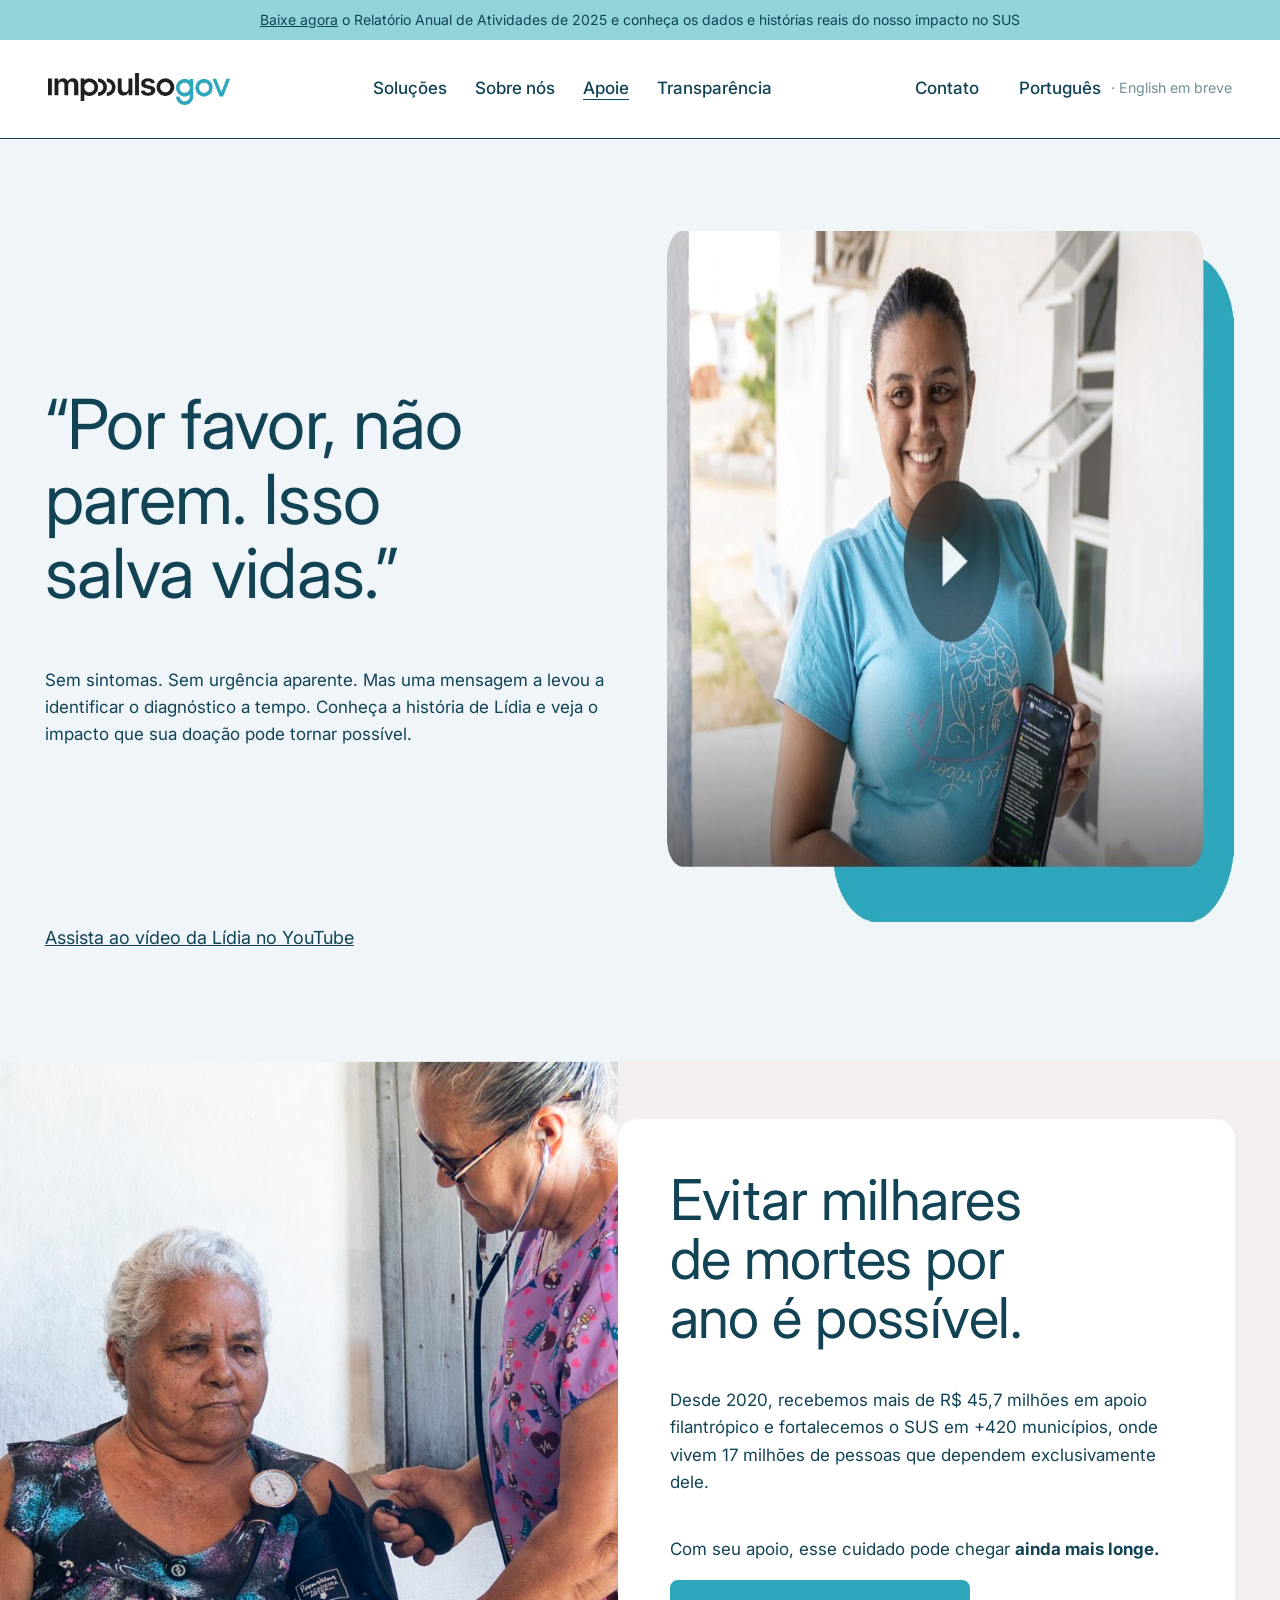
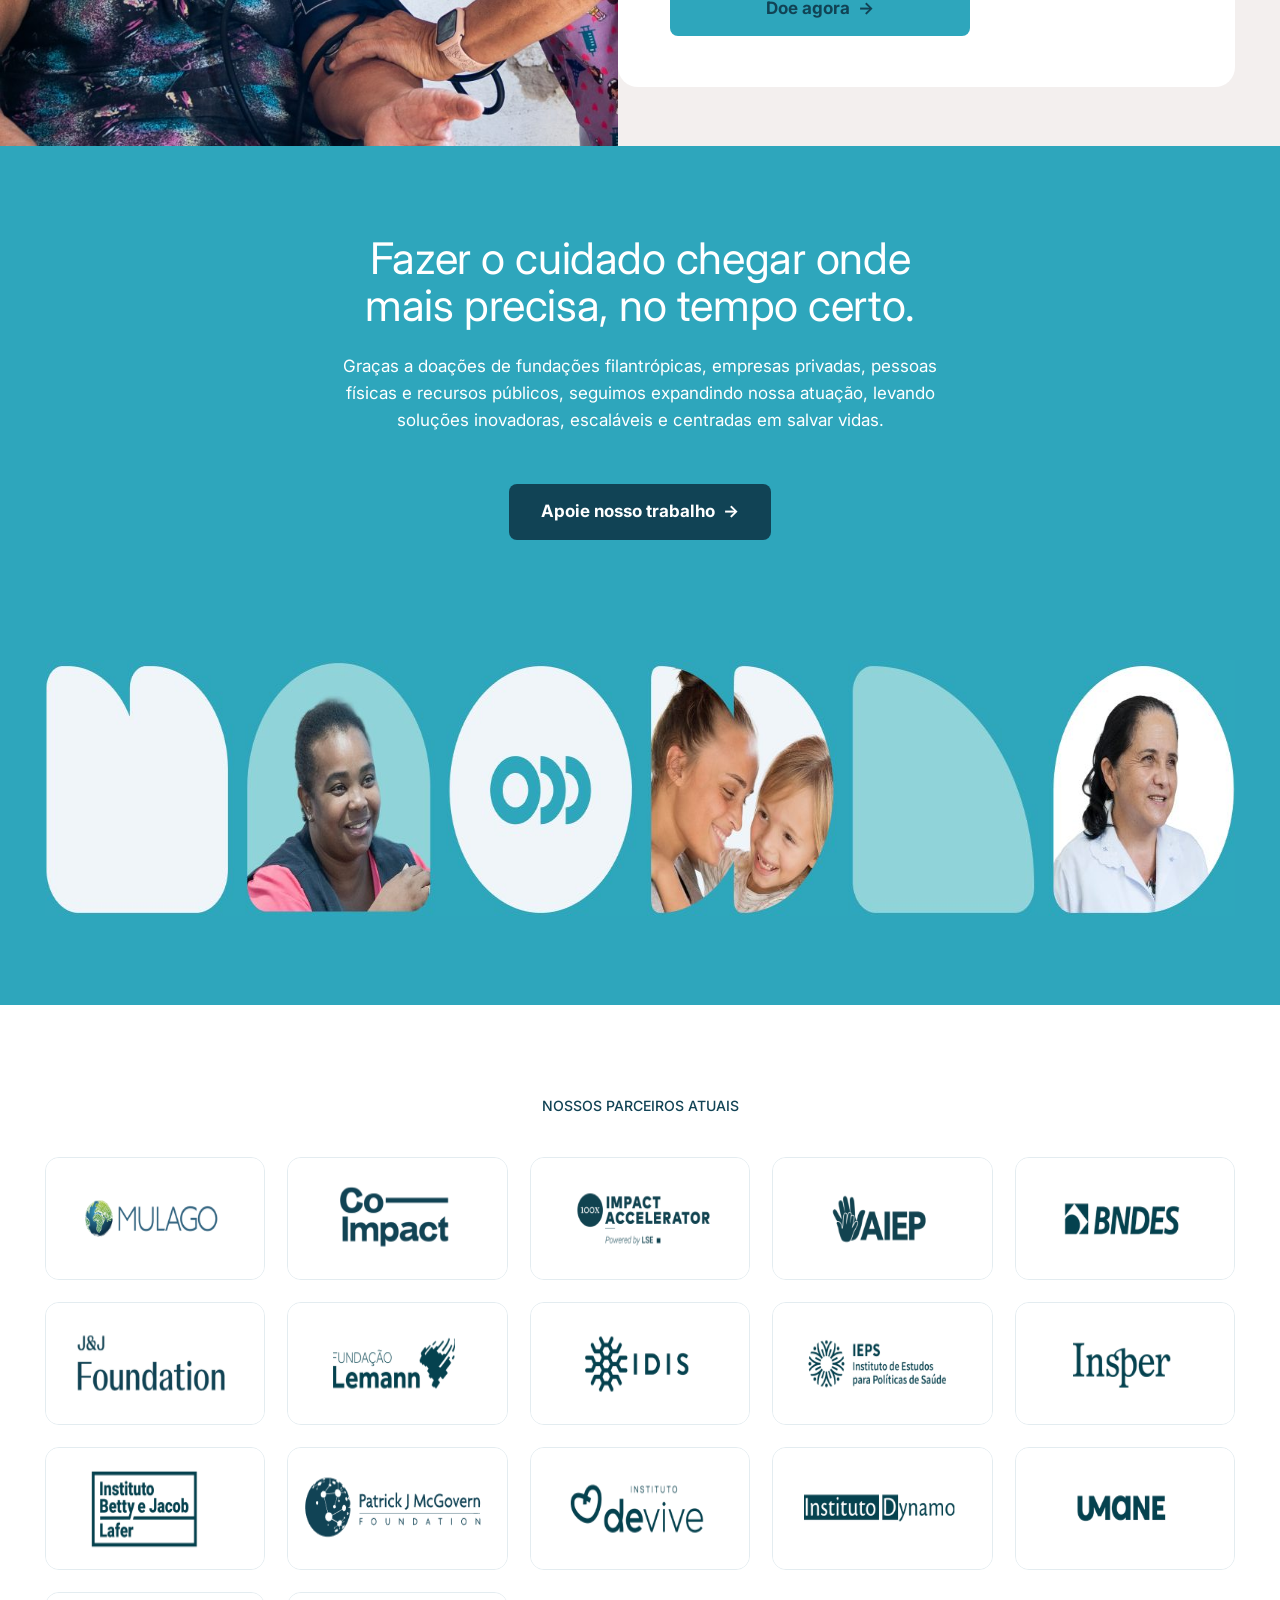
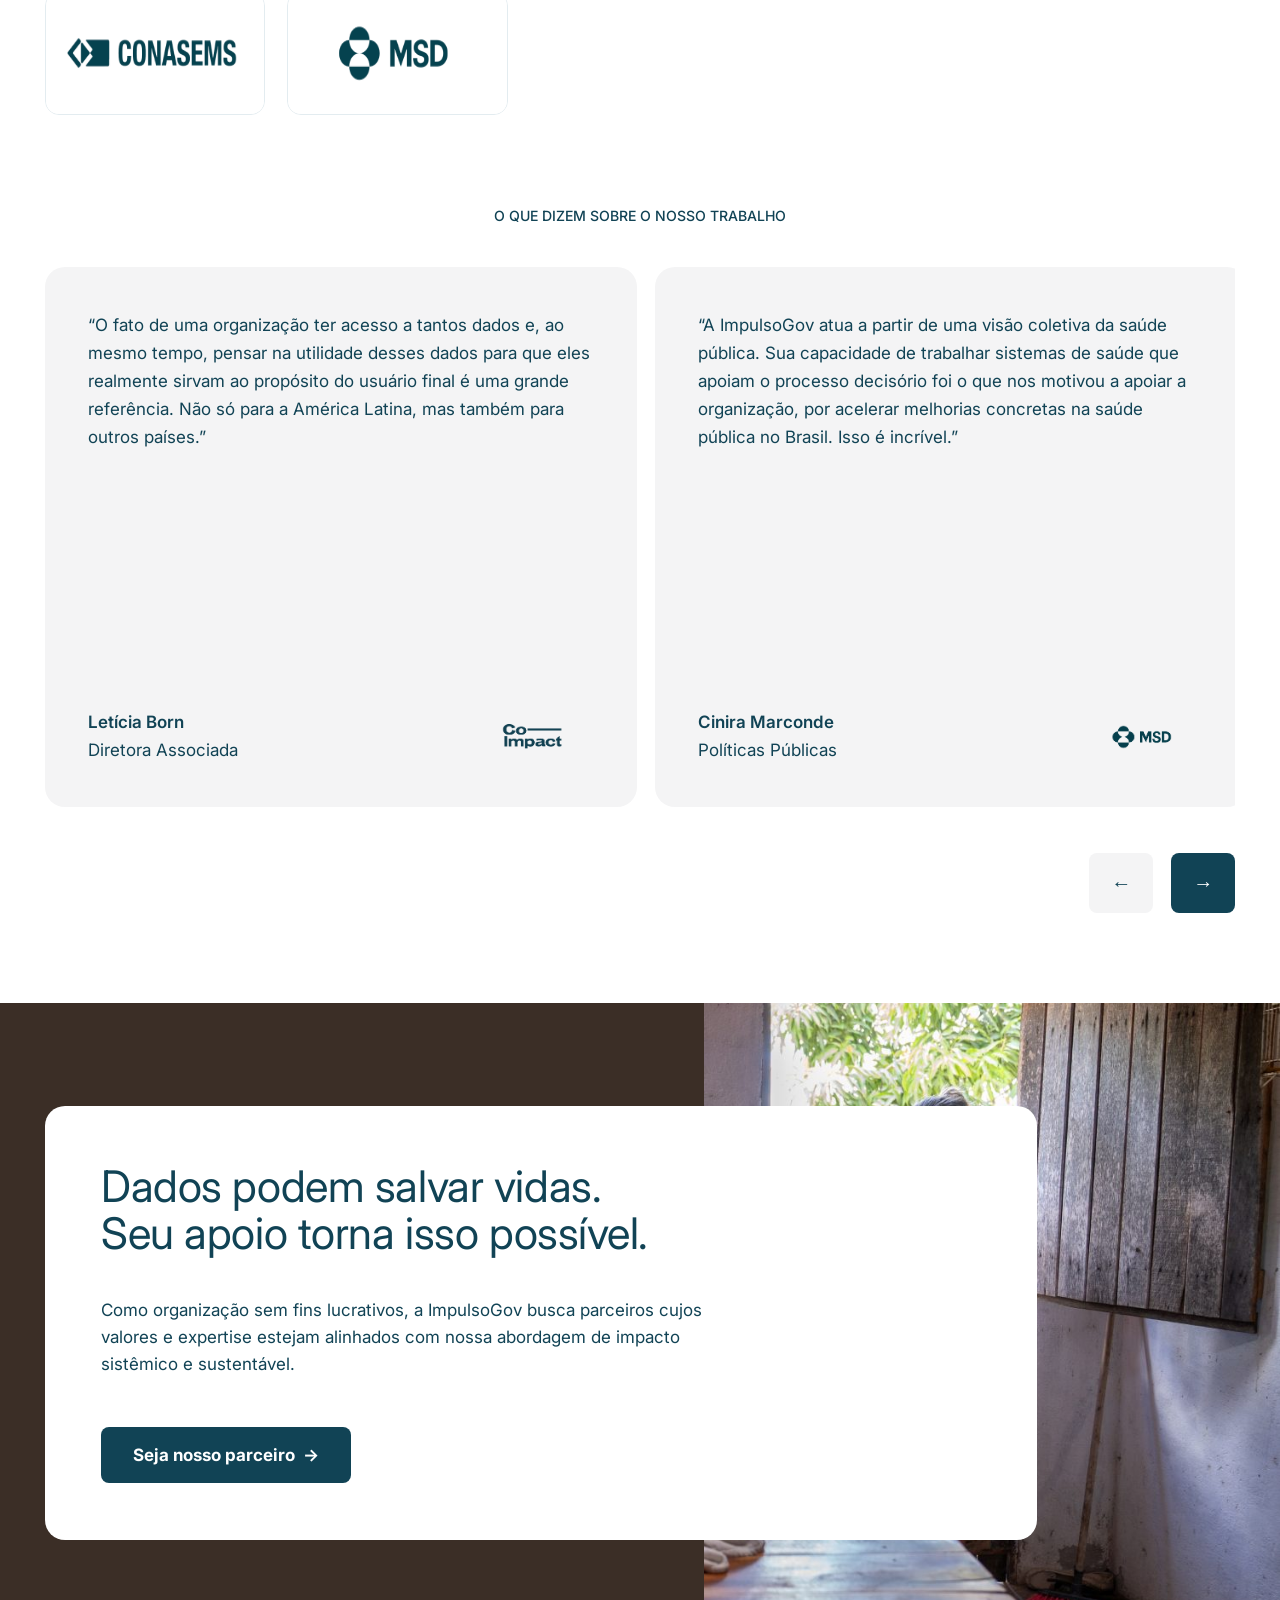
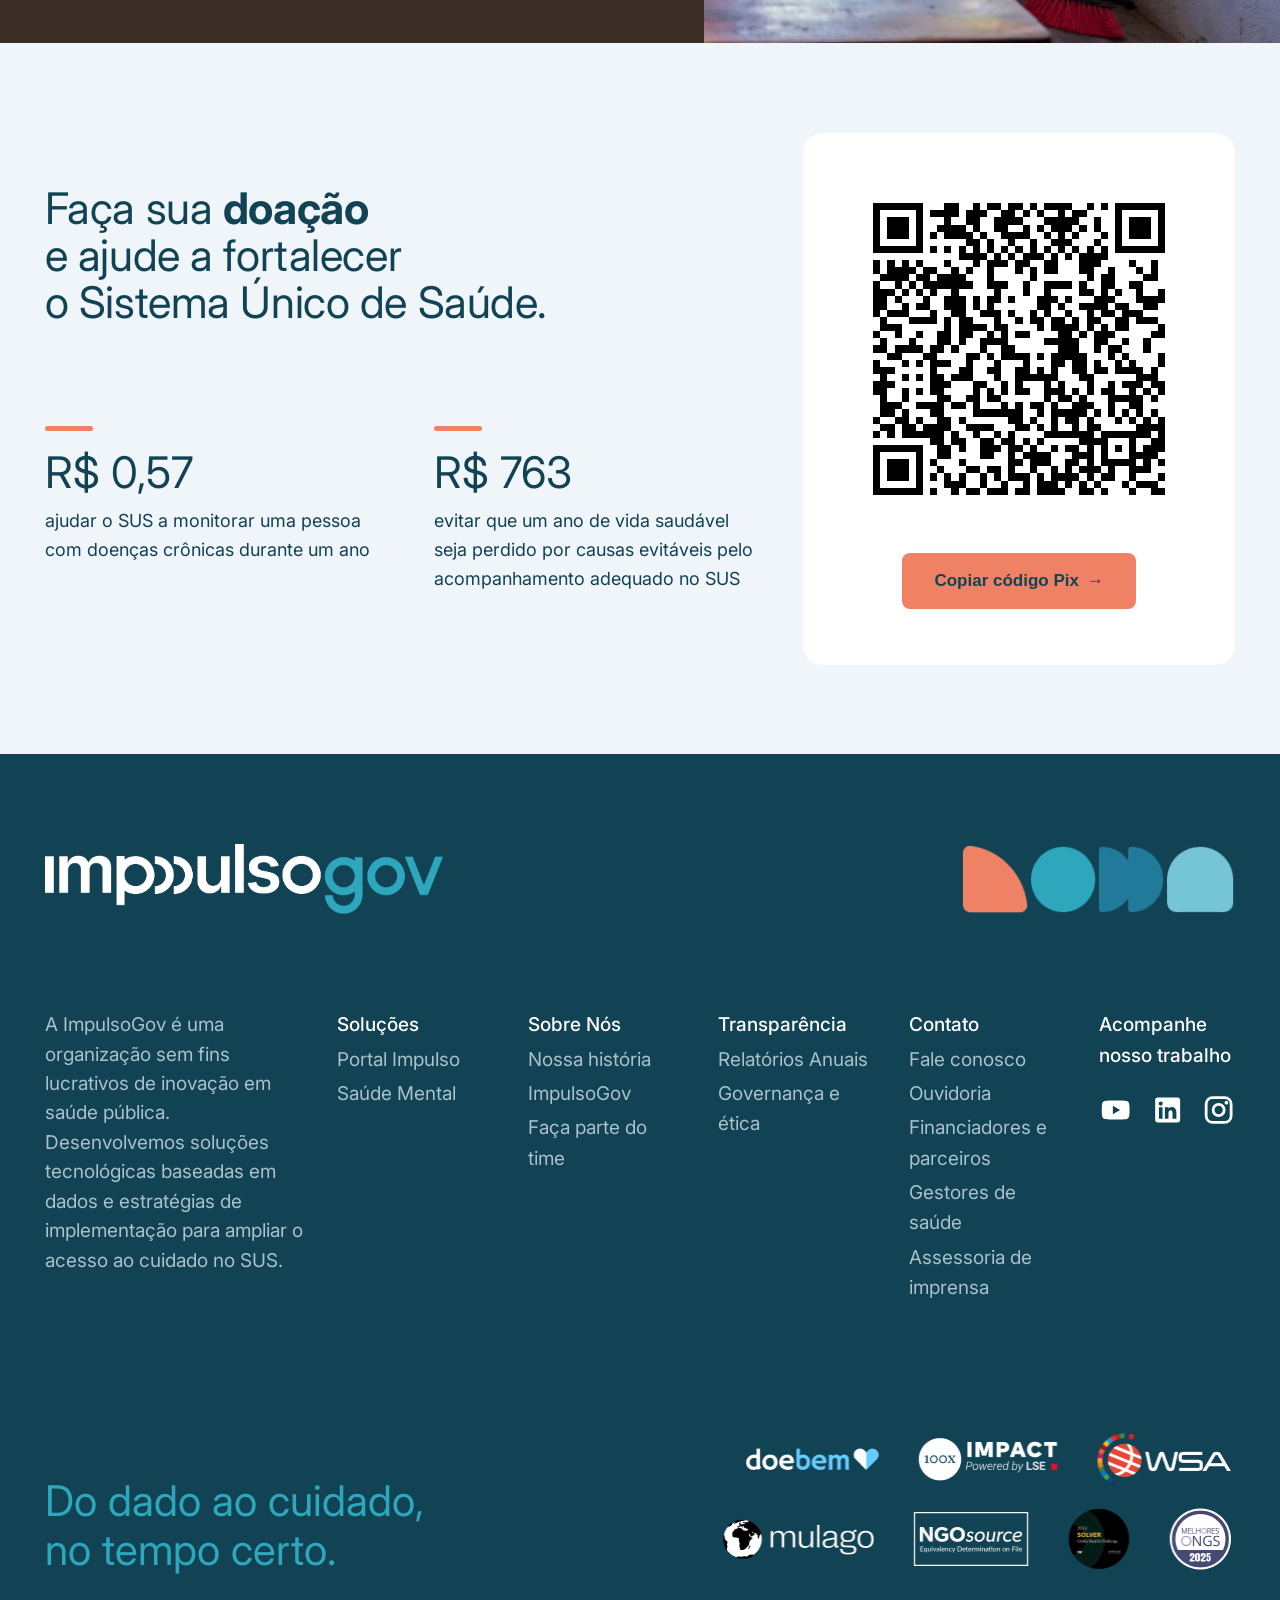
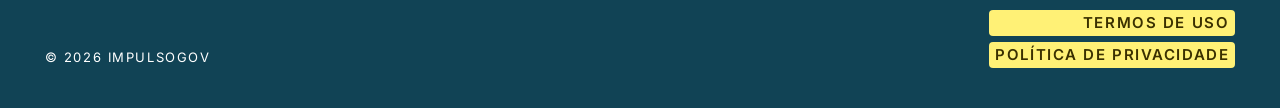
==== apoie.html @ ecd0ffd5 "Site institucional ImpulsoGov (teste a partir do Figma) Co-Authored-By: Claude Opus 5.5 <noreply@ant" ====
<!DOCTYPE html>
<html lang="pt-BR">
<head>
<meta charset="utf-8">
<meta name="viewport" content="width=device-width, initial-scale=1">
<meta name="robots" content="noindex, nofollow">
<title>Apoie | ImpulsoGov</title>
<meta name="description" content="Com seu apoio, o cuidado no SUS pode chegar ainda mais longe.">
<link rel="preconnect" href="https://fonts.googleapis.com">
<link rel="preconnect" href="https://fonts.gstatic.com" crossorigin>
<link href="https://fonts.googleapis.com/css2?family=Inter:wght@400;500;600;700&display=swap" rel="stylesheet">
<link rel="stylesheet" href="assets/css/site.css">
<link rel="icon" href="assets/img/favicon.png">
</head>
<body>
<div class="topbar"><a href="https://www.impulsogov.org/s/ImpulsoGov_Relatorio_PT.pdf">Baixe agora</a> o Relatório Anual de Atividades de 2025 e conheça os dados e histórias reais do nosso impacto no SUS</div>
<header class="site-header">
  <div class="wrap">
    <a class="logo" href="index.html" aria-label="ImpulsoGov, página inicial"><img src="assets/img/logo.png" alt="ImpulsoGov" width="184" height="32"></a>
    <nav class="nav" aria-label="Principal"><div class="sub"><button type="button" aria-haspopup="true">Soluções</button><div class="menu"><a href="portal-impulso.html">Portal Impulso</a><a href="saude-mental.html">Saúde Mental</a></div></div><a href="sobre-nos.html">Sobre nós</a><a href="apoie.html" aria-current="page">Apoie</a><a href="transparencia.html">Transparência</a></nav>
    <div class="head-right">
      <a href="mailto:contato@impulsogov.org">Contato</a>
      <span class="lang">Português <small title="Versão em inglês em construção">· English em breve</small></span>
    </div>
    <button class="menu-toggle" type="button" aria-expanded="false">Menu</button>
  </div>
</header>
<main id="conteudo">
<section class="band ap-hero"><div class="wrap split">
  <div>
    <h1>“Por favor, não parem. Isso salva vidas.”</h1>
    <p class="lead" style="margin-top:56px">Sem sintomas. Sem urgência aparente. Mas uma mensagem a levou a identificar o diagnóstico a tempo. Conheça a história de Lídia e veja o impacto que sua doação pode tornar possível.</p>
  </div>
  <a class="video" href="https://youtu.be/3PSN2ndYpK8" target="_blank" rel="noopener" style="border-radius:0" aria-label="Assistir à história da Lídia"><img src="assets/img/fig/apoie-hero.jpg" alt="Lídia sorrindo, segurando o celular com a mensagem que recebeu" width="954" height="696"></a>
</div><div class="wrap"><p><a href="https://youtu.be/3PSN2ndYpK8" target="_blank" rel="noopener">Assista ao vídeo da Lídia no YouTube</a></p></div></section>

<section class="ap-evitar">
  <img src="assets/img/fig/apoie-evitar.jpg" alt="Profissional de saúde medindo a pressão de uma senhora em casa" width="808" height="895">
  <div class="card">
    <h2>Evitar milhares de mortes por ano é possível.</h2>
    <p class="lead" style="margin-top:40px">Desde 2020, recebemos mais de R$ 45,7 milhões em apoio filantrópico e fortalecemos o SUS em +420 municípios, onde vivem 17 milhões de pessoas que dependem exclusivamente dele.</p>
    <p class="lead" style="margin-top:40px">Com seu apoio, esse cuidado pode chegar <b>ainda mais longe.</b></p>
    <a class="btn btn-azul" href="#doar" style="min-width:300px">Doe agora</a>
  </div>
</section>

<section class="band bg-azul"><div class="wrap center">
  <h2>Fazer o cuidado chegar onde<br>mais precisa, no tempo certo.</h2>
  <p class="lead">Graças a doações de fundações filantrópicas, empresas privadas, pessoas físicas e recursos públicos, seguimos expandindo nossa atuação, levando soluções inovadoras, escaláveis e centradas em salvar vidas.</p>
  <a class="btn btn-dark" href="mailto:contato@impulsogov.org?subject=Apoio" style="margin-top:32px">Apoie nosso trabalho</a>
  <img src="assets/img/fig/apoie-formas.jpg" alt="" width="1612" height="256" style="margin-top:120px" loading="lazy">
</div></section>

<section class="band" id="parceiros"><div class="wrap">
  <span class="label center">Nossos parceiros atuais</span>
  <div class="logo-grid ap-logos" style="margin-top:40px">
<img src="assets/img/fig/logo-mulago.png" alt="Mulago" loading="lazy" width="291" height="123">
<img src="assets/img/fig/logo-coimpact.png" alt="Co-Impact" loading="lazy" width="291" height="123">
<img src="assets/img/fig/logo-100x.png" alt="100x Impact Accelerator" loading="lazy" width="291" height="123">
<img src="assets/img/fig/logo-aiep.png" alt="AIEP" loading="lazy" width="291" height="123">
<img src="assets/img/fig/logo-bndes.png" alt="BNDES" loading="lazy" width="291" height="123">
<img src="assets/img/fig/logo-jj.png" alt="J&amp;J Foundation" loading="lazy" width="291" height="123">
<img src="assets/img/fig/logo-lemann.png" alt="Fundação Lemann" loading="lazy" width="291" height="123">
<img src="assets/img/fig/logo-idis.png" alt="IDIS" loading="lazy" width="291" height="123">
<img src="assets/img/fig/logo-ieps.png" alt="IEPS" loading="lazy" width="291" height="123">
<img src="assets/img/fig/logo-insper.png" alt="Insper" loading="lazy" width="291" height="123">
<img src="assets/img/fig/logo-lafer.png" alt="Instituto Betty e Jacob Lafer" loading="lazy" width="291" height="123">
<img src="assets/img/fig/logo-mcgovern.png" alt="Patrick J McGovern Foundation" loading="lazy" width="291" height="123">
<img src="assets/img/fig/logo-devive.png" alt="Instituto Devive" loading="lazy" width="291" height="123">
<img src="assets/img/fig/logo-dynamo.png" alt="Instituto Dynamo" loading="lazy" width="291" height="123">
<img src="assets/img/fig/logo-umane.png" alt="Umane" loading="lazy" width="291" height="123">
<img src="assets/img/fig/logo-conasems.png" alt="Conasems" loading="lazy" width="291" height="123">
<img src="assets/img/fig/logo-msd.png" alt="MSD" loading="lazy" width="291" height="123">
  </div>
</div></section>

<section class="band" style="padding-top:0"><div class="wrap">
  <span class="label center">O que dizem sobre o nosso trabalho</span>
  <div class="carousel" id="car">
<article class="tq"><q>O fato de uma organização ter acesso a tantos dados e, ao mesmo tempo, pensar na utilidade desses dados para que eles realmente sirvam ao propósito do usuário final é uma grande referência. Não só para a América Latina, mas também para outros países.</q><footer><div><b>Letícia Born</b>Diretora Associada</div><img src="assets/img/fig/logo-coimpact.png" alt=""></footer></article>
<article class="tq"><q>A ImpulsoGov atua a partir de uma visão coletiva da saúde pública. Sua capacidade de trabalhar sistemas de saúde que apoiam o processo decisório foi o que nos motivou a apoiar a organização, por acelerar melhorias concretas na saúde pública no Brasil. Isso é incrível.</q><footer><div><b>Cinira Marconde</b>Políticas Públicas</div><img src="assets/img/fig/logo-msd.png" alt=""></footer></article>
<article class="tq"><q>O modelo orientado por dados da ImpulsoGov é um exemplo poderoso de como avançar a saúde da mulher em escala global. Seu impacto comprovado e capacidade de escala por meio de parcerias fazem dela uma força formidável contra as desigualdades em saúde.</q><footer><div><b>Georgia Kewley</b>Diretora</div><img src="assets/img/fig/logo-100x.png" alt=""></footer></article>
<article class="tq"><q>O Instituto Devive atua há mais de 20 anos na área da saúde. Desde o primeiro contato, a ImpulsoGov se destacou. Vejo a organização como uma referência: um time jovem, bem preparado e formado nas melhores universidades, dedicado a enfrentar um dos desafios sociais mais relevantes do mundo: a saúde.</q><footer><div><b>Renata Biselli</b>Superintendente Executiva</div><img src="assets/img/fig/logo-devive.png" alt=""></footer></article>
  </div>
  <div class="car-nav" data-car="car"><button type="button" aria-label="Anterior">←</button><button type="button" aria-label="Próximo">→</button></div>
</div></section>

<section class="ap-dados">
  <img src="assets/img/fig/apoie-dados.jpg" alt="" style="left:auto;width:45%" loading="lazy">
  <div class="card">
    <h2>Dados podem salvar vidas. Seu apoio torna isso possível.</h2>
    <p class="lead" style="margin-top:40px">Como organização sem fins lucrativos, a ImpulsoGov busca parceiros cujos valores e expertise estejam alinhados com nossa abordagem de impacto sistêmico e sustentável.</p>
    <a class="btn btn-dark" href="mailto:contato@impulsogov.org?subject=Parceria" style="margin-top:32px">Seja nosso parceiro</a>
  </div>
</section>

<section class="band bg-fundo" id="doar"><div class="wrap doacao">
  <div>
    <h2>Faça sua <b>doação</b><br>e ajude a fortalecer<br>o Sistema Único de Saúde.</h2>
    <div class="valores-doa">
      <div><b>R$ 0,57</b><p>ajudar o SUS a monitorar uma pessoa com doenças crônicas durante um ano</p></div>
      <div><b>R$ 763</b><p>evitar que um ano de vida saudável seja perdido por causas evitáveis pelo acompanhamento adequado no SUS</p></div>
    </div>
  </div>
  <div class="qr"><div class="box"><img src="assets/img/pix-qr.png" alt="QR Code Pix para doação à ImpulsoGov" width="225" height="225"></div><button class="btn btn-laranja" type="button" id="copiar">Copiar código Pix</button></div>
</div></section>
<script>
{const b=document.getElementById('copiar');b&&b.addEventListener('click',async()=>{try{await navigator.clipboard.writeText('00020126360014br.gov.bcb.pix0114370963670001605204000053039865802BR5910IMPULSOGOV6009SAO PAULO62140510DOACAOSITE6304FF5B');b.textContent='Copiado'}catch(e){b.textContent='Não foi possível copiar'}})}
</script>

</main>
<footer class="site-footer">
  <div class="wrap">
    <div class="row1">
      <img class="flogo" src="assets/img/logo-branco.png" alt="ImpulsoGov" width="391" height="70">
      <img class="shapes" src="assets/img/fig/footer-formas.png" alt="" width="290" height="74">
    </div>
    <div class="f-cols">
      <p>A ImpulsoGov é uma organização sem fins lucrativos de inovação em saúde pública. Desenvolvemos soluções tecnológicas baseadas em dados e estratégias de implementação para ampliar o acesso ao cuidado no SUS.</p>
      <div><h4>Soluções</h4><ul><li><a href="portal-impulso.html">Portal Impulso</a></li><li><a href="saude-mental.html">Saúde Mental</a></li></ul></div>
      <div><h4>Sobre Nós</h4><ul><li><a href="sobre-nos.html#historia">Nossa história</a></li><li><a href="sobre-nos.html#time">ImpulsoGov</a></li><li><a href="sobre-nos.html#vagas">Faça parte do time</a></li></ul></div>
      <div><h4>Transparência</h4><ul><li><a href="transparencia.html#relatorios">Relatórios Anuais</a></li><li><a href="transparencia.html#documentos">Governança e ética</a></li></ul></div>
      <div><h4>Contato</h4><ul>
        <li><a href="mailto:contato@impulsogov.org">Fale conosco</a></li>
        <li><a href="mailto:ouvidoria@impulsogov.org">Ouvidoria</a></li>
        <li><a href="apoie.html">Financiadores e parceiros</a></li>
        <li><a href="mailto:contato@impulsogov.org?subject=Gestor%20de%20sa%C3%BAde">Gestores de saúde</a></li>
        <li><a href="mailto:contato@impulsogov.org?subject=Imprensa">Assessoria de imprensa</a></li>
      </ul></div>
      <div><h4>Acompanhe nosso trabalho</h4>
        <div class="social">
          <a href="https://www.youtube.com/@impulsogov" aria-label="YouTube"><svg viewBox="0 0 24 24"><path d="M10 15l5.2-3L10 9v6zm11.6-7.8c.3.9.4 2.1.4 3.8v2c0 1.7-.1 2.9-.4 3.8-.2.8-.9 1.4-1.7 1.6-1 .3-4.2.4-7.9.4s-6.9-.1-7.9-.4c-.8-.2-1.5-.8-1.7-1.6C2.1 15.9 2 14.7 2 13v-2c0-1.7.1-2.9.4-3.8.2-.8.9-1.4 1.7-1.6C5.1 5.3 8.3 5.2 12 5.2s6.9.1 7.9.4c.8.2 1.5.8 1.7 1.6z"/></svg></a>
          <a href="https://www.linkedin.com/company/impulsogov/" aria-label="LinkedIn"><svg viewBox="0 0 24 24"><path d="M19 3a2 2 0 012 2v14a2 2 0 01-2 2H5a2 2 0 01-2-2V5a2 2 0 012-2h14zM8.3 18.3V10H5.7v8.3h2.6zM7 8.9a1.5 1.5 0 100-3 1.5 1.5 0 000 3zm11.3 9.4v-4.6c0-2.4-1.3-3.9-3.4-3.9-1.1 0-1.9.6-2.3 1.2V10H10v8.3h2.6v-4.4c0-1.1.6-1.8 1.5-1.8.9 0 1.4.6 1.4 1.8v4.4h2.8z"/></svg></a>
          <a href="https://www.instagram.com/impulsogov" aria-label="Instagram"><svg viewBox="0 0 24 24"><path d="M7.8 2h8.4A5.8 5.8 0 0122 7.8v8.4a5.8 5.8 0 01-5.8 5.8H7.8A5.8 5.8 0 012 16.2V7.8A5.8 5.8 0 017.8 2zm-.2 2A3.6 3.6 0 004 7.6v8.8A3.6 3.6 0 007.6 20h8.8a3.6 3.6 0 003.6-3.6V7.6A3.6 3.6 0 0016.4 4H7.6zm9.6 1.5a1.3 1.3 0 110 2.5 1.3 1.3 0 010-2.5zM12 7a5 5 0 110 10 5 5 0 010-10zm0 2a3 3 0 100 6 3 3 0 000-6z"/></svg></a>
        </div>
      </div>
    </div>
    <div class="f-bottom">
      <p class="sig">Do dado ao cuidado,<br>no tempo certo.</p>
      <img class="selos" src="assets/img/fig/footer-selos.png" alt="Selos e reconhecimentos: doebem, 100x Impact Accelerator (LSE), WSA, Mulago, NGOsource, MIT Solve, Melhores ONGs 2025" loading="lazy">
    </div>
    <div class="legal"><span>© 2026 ImpulsoGov</span><div><a href="#" class="todo">Termos de uso</a><a href="#" class="todo">Política de privacidade</a></div></div>
  </div>
</footer>
<script>
{const b=document.querySelector('.menu-toggle');
 b&&b.addEventListener('click',()=>{const o=document.body.classList.toggle('nav-open');b.setAttribute('aria-expanded',o)});
 if(matchMedia('(prefers-reduced-motion: reduce)').matches)document.querySelectorAll('video.anim').forEach(v=>{v.removeAttribute('autoplay');v.pause()});
 for(const c of document.querySelectorAll('[data-car]')){const t=document.getElementById(c.dataset.car);
   c.querySelectorAll('button').forEach((x,i)=>x.addEventListener('click',()=>t.scrollBy({left:(i?1:-1)*t.clientWidth*.8,behavior:'smooth'})))}
}
</script>
</body>
</html>
---- assets/css/site.css ----
/*
  ImpulsoGov · site institucional
  Tokens tirados das variáveis do Figma da Bolden (08_Website [ImpulsoGov] HANDOFF, página "Site - Versão Final").
  Para mudar cor ou fonte do site inteiro, mude só aqui.
*/
:root{
  --azul-dark:#114355;
  --azul:#2EA6BC;
  --azul-claro:#90D4DA;
  --fundo:#EFF5F9;
  --laranja:#EF8264;
  --laranja-claro:#F6D3C8;
  --verde:#62AF98;
  --verde-claro:#EEF6F3;
  --beige:#F8F7F4;
  --cinza:#F4F4F5;
  --branco:#FFFFFF;
  --ink:#114355;
  --radius:20px;
  --max:1608px;
  --gutter:clamp(20px,3.5vw,60px);
  --font:"Inter",system-ui,-apple-system,"Segoe UI",Roboto,sans-serif;
}
*{box-sizing:border-box;min-width:0}
html{scroll-behavior:smooth;scroll-padding-top:110px}
body{margin:0;background:#fff;color:var(--ink);font:18px/1.6 var(--font);overflow-x:clip;-webkit-font-smoothing:antialiased}
img{max-width:100%;display:block}
a{color:inherit}
h1,h2,h3{font-weight:400;letter-spacing:-.01em;margin:0 0 .55em;text-wrap:balance;line-height:1.08}
h1{font-size:clamp(40px,4.6vw,76px)}
h2{font-size:clamp(32px,3.4vw,56px)}
h3{font-size:clamp(24px,2vw,32px);line-height:1.15}
p{margin:0 0 1em}
.wrap{max-width:calc(var(--max) + 2*var(--gutter));margin:0 auto;padding:0 var(--gutter)}
.band{padding:clamp(64px,7vw,120px) 0}
.center{text-align:center}.center p{margin-left:auto;margin-right:auto}
.label{display:block;font-size:clamp(14px,1.1vw,18px);font-weight:500;text-transform:uppercase;margin-bottom:22px}
.lead{font-size:clamp(17px,1.25vw,21px);max-width:38em}
.bg-dark{background:var(--azul-dark);color:#fff}
.bg-azul{background:var(--azul);color:#fff}
.bg-claro{background:var(--azul-claro)}
.bg-fundo{background:var(--fundo)}
.bg-cinza{background:var(--cinza)}
.c-azul{color:var(--azul)}

/* botões (Figma: raio 8, texto em negrito, seta) */
.btn{display:inline-flex;align-items:center;justify-content:center;gap:8px;min-height:56px;padding:14px 32px;border-radius:8px;font-weight:700;font-size:17px;text-decoration:none;border:0;cursor:pointer;transition:filter .15s,transform .15s;white-space:nowrap}
.btn:hover{filter:brightness(1.06);transform:translateY(-1px)}
.btn::after{content:"→"}
.btn-azul{background:var(--azul);color:var(--azul-dark)}
.btn-laranja{background:var(--laranja);color:var(--azul-dark)}
.btn-claro{background:var(--azul-claro);color:var(--azul-dark)}
.btn-dark{background:var(--azul-dark);color:#fff}
.btns{display:flex;flex-wrap:wrap;gap:18px}
a:focus-visible,.btn:focus-visible,button:focus-visible{outline:3px solid var(--laranja);outline-offset:3px}

/* topo */
.topbar{background:var(--azul-claro);text-align:center;font-size:14px;padding:10px 16px;line-height:1.4}
.site-header{position:sticky;top:0;z-index:30;background:#fff;border-bottom:1px solid var(--azul-dark)}
.site-header .wrap{display:flex;align-items:center;min-height:98px;gap:24px;max-width:none;padding:0 48px}
.logo img{height:32px;width:auto}
.nav{display:flex;gap:28px;margin:0 auto;font-size:17px;font-weight:500}
.nav a,.nav button{text-decoration:none;padding:6px 0}
.nav a[aria-current=page],.nav .sub.on>button{text-decoration:underline;text-underline-offset:5px}
.nav .sub{position:relative}
.nav .sub>button{all:unset;cursor:pointer;padding:6px 0}
.nav .menu{display:none;position:absolute;top:100%;left:-18px;background:#fff;border:1px solid #dbe7ec;border-radius:12px;padding:8px;min-width:210px;box-shadow:0 14px 34px rgba(17,67,85,.14)}
.nav .menu a{display:block;padding:10px 14px;border-radius:8px}
.nav .menu a:hover{background:var(--fundo)}
.nav .sub:hover .menu,.nav .sub:focus-within .menu{display:block}
.head-right{display:flex;align-items:center;gap:40px;font-size:17px;font-weight:500}
.head-right a{text-decoration:none}
.lang{display:flex;align-items:center;gap:10px}
.lang small{font-weight:400;opacity:.6}
.menu-toggle{display:none;margin-left:auto;background:none;border:1px solid var(--azul-dark);border-radius:8px;min-height:44px;padding:0 16px;font:inherit;font-weight:600;color:var(--ink)}

/* layout utilitários */
.split{display:grid;grid-template-columns:minmax(0,1fr) minmax(0,1fr);gap:clamp(32px,4vw,80px);align-items:center}
.split.w-60{grid-template-columns:minmax(0,1fr) minmax(0,1.15fr)}
.pic{border-radius:var(--radius);overflow:hidden}
.pic img{width:100%;height:100%;object-fit:cover}
.card{background:#fff;border-radius:var(--radius);padding:clamp(28px,3vw,48px)}

/* HOME */
.home-hero{padding:clamp(48px,5vw,90px) 0 clamp(56px,6vw,100px)}
.stats{display:grid;grid-template-columns:repeat(3,minmax(0,1fr));gap:16px;margin-top:40px}
.stat{background:var(--azul-dark);color:#fff;border-radius:var(--radius);padding:24px 24px 26px;min-height:200px;display:flex;flex-direction:column;justify-content:space-between}
.stat b{font-weight:400;font-size:clamp(40px,4vw,64px);line-height:1;color:var(--azul-claro)}
.stat span{font-size:16px;line-height:1.35}
.desafio .pic{border-radius:0}
.grid-2x2{display:grid;grid-template-columns:repeat(2,minmax(0,1fr));gap:24px;margin-top:56px}
.grid-2x2 .card{border:1px solid #dbe7ec}
.grid-2x2 .card h3{margin-bottom:.6em}
.grid-2x2 .feat{background:var(--azul-dark);color:#fff;border-radius:var(--radius);display:grid;grid-template-columns:minmax(0,.9fr) minmax(0,1.1fr);align-items:center;gap:24px;padding:28px;min-height:300px}
.grid-2x2 .feat b{font-weight:400;font-size:clamp(28px,2.6vw,42px);line-height:1.1;color:var(--azul-claro)}
.grid-2x2 .feat img{border-radius:12px}
.small-label{font-size:13px;font-weight:600;text-transform:uppercase;margin-bottom:28px;display:block}
.dots{display:block;margin:40px auto;max-width:212px}
.sol{display:grid;grid-template-columns:minmax(0,1.1fr) minmax(0,1fr);gap:clamp(32px,5vw,90px);align-items:center}
.sol.rev{grid-template-columns:minmax(0,1fr) minmax(0,1.1fr)}
.sol.rev>.txt{order:-1}
.sm-home{display:grid;grid-template-columns:minmax(0,1.6fr) minmax(0,1fr);align-items:stretch}
.sm-home .photo{position:relative}
.sm-home .photo img{width:100%;height:100%;object-fit:cover}
.sm-home .photo .qcard{position:absolute;left:10%;right:8%;top:57%;bottom:7%;display:flex;flex-direction:column;justify-content:center;background:#fff;border-radius:14px;padding:clamp(18px,2vw,32px);color:var(--ink)}
.qcard q{display:block;font-weight:600;font-size:clamp(17px,1.5vw,24px);line-height:1.35;quotes:"\"" "\""}
.qcard .who{display:flex;gap:14px;align-items:center;margin-top:18px;font-size:14px;line-height:1.4}
.sm-home .txt{padding:clamp(40px,5vw,80px) clamp(28px,4vw,70px);display:flex;flex-direction:column;justify-content:center}
.marquee{overflow:hidden;margin-top:48px;mask-image:linear-gradient(90deg,transparent,#000 6%,#000 94%,transparent)}
.marquee .track{display:flex;gap:24px;width:max-content;animation:scroll 60s linear infinite}
.marquee.rev .track{animation-direction:reverse}
.marquee img{height:84px;width:auto;border-radius:14px;background:#fff}
@keyframes scroll{to{transform:translateX(-50%)}}
.transp-card{background:var(--fundo);border-radius:var(--radius);display:grid;grid-template-columns:minmax(0,1fr) minmax(0,.8fr);align-items:center;padding:clamp(32px,4vw,64px) clamp(32px,5vw,90px);gap:32px}

/* CTA "Faça parte" (rodapé das páginas) */
.faca{display:grid;grid-template-columns:minmax(0,1fr) minmax(0,1fr);gap:clamp(32px,4vw,80px)}
.faca h2{font-size:clamp(40px,4.2vw,72px);line-height:1.05}
.faca .left{display:flex;flex-direction:column;justify-content:space-between;gap:40px}
.faca .left p{max-width:30em}
.cta-photo{position:relative;border-radius:var(--radius);overflow:hidden;aspect-ratio:794/305}
.cta-photo img{width:100%;height:100%;object-fit:cover}
.cta-photo .btn{position:absolute;left:8%;bottom:18%}
.cta-photo+.cta-photo{margin-top:42px}

/* rodapé */
.site-footer{background:var(--azul-dark);color:#fff;padding:90px 0 40px}
.site-footer .row1{display:flex;justify-content:space-between;align-items:center;gap:24px}
.site-footer .row1 .flogo{height:70px;width:auto}
.site-footer .row1 .shapes{height:70px;width:auto}
.f-cols{display:grid;grid-template-columns:minmax(0,1.15fr) repeat(4,minmax(0,.7fr)) minmax(0,.6fr);gap:32px;margin-top:96px;font-size:19px}
.f-cols p{color:#a9c2cb;line-height:1.55}
.f-cols h4{font-weight:500;font-size:19px;margin:0 0 4px}
.f-cols ul{list-style:none;margin:0;padding:0;display:grid;gap:4px}
.f-cols ul a{color:#a9c2cb;text-decoration:none}
.f-cols ul a:hover{color:#fff}
.social{display:flex;gap:18px;margin-top:22px}
.social a{display:inline-flex;width:34px;height:34px}
.social svg{width:100%;height:100%;fill:#fff}
.f-bottom{display:flex;justify-content:space-between;align-items:flex-end;gap:32px;margin-top:120px;flex-wrap:wrap}
.f-bottom .sig{color:var(--azul);font-size:clamp(34px,3.3vw,52px);line-height:1.15;margin:0}
.f-bottom .selos{max-width:520px;width:100%}
.legal{display:flex;justify-content:space-between;align-items:flex-end;margin-top:36px;font-size:13px;letter-spacing:.12em;text-transform:uppercase;gap:16px;flex-wrap:wrap}
.legal div{display:grid;gap:6px;text-align:right}
.legal a{text-decoration:none}

/* PORTAL */
.p-hero{text-align:center;padding-top:clamp(40px,4vw,64px);position:relative}
.p-hero::after{content:"";position:absolute;left:0;right:0;bottom:0;height:12%;background:var(--cinza);z-index:-1}
.chip-portal{display:inline-flex;align-items:center;gap:18px;font-size:clamp(24px,2vw,34px);margin-bottom:28px}
.chip-portal span{display:grid;place-items:center;width:64px;height:64px;border-radius:12px;border:1px solid #dbe7ec}
.p-hero .lead{margin:0 auto 40px;max-width:46em}
.p-hero img{margin:0 auto;max-width:1490px;width:100%}
.case{position:relative}
.case h2{font-size:clamp(30px,3vw,50px)}
.case .sub{max-width:36em;margin:0 auto 64px}
.case-grid{display:grid;grid-template-columns:1.05fr .75fr 1.03fr .52fr;gap:20px;text-align:left}
.cg{border-radius:var(--radius);padding:30px;display:flex;align-items:center;gap:22px;min-height:224px}
.cg b{display:block;font-size:clamp(40px,3.6vw,58px);font-weight:700;line-height:1;margin-bottom:16px}
.cg span{font-size:clamp(17px,1.4vw,22px);line-height:1.15;display:block}
.cg .sh{width:136px;height:140px;flex:none}
.cg-logo{background:#fff;justify-content:center}
.voice{position:relative;display:grid;grid-template-columns:minmax(0,1fr) minmax(0,1fr);align-items:center;background:var(--fundo)}
.voice>img{width:100%;height:100%;object-fit:cover}
.voice .box{padding:40px var(--gutter) 40px 0}.voice .box>.label{padding-left:4px}
.voice .qbox{background:#fff;border-radius:14px 14px 0 0;padding:clamp(24px,3vw,40px)}
.voice .qbox q{display:block;font-weight:600;font-size:clamp(20px,1.8vw,30px);line-height:1.3;margin-bottom:28px}
.voice .who{display:flex;align-items:end;gap:24px;font-size:17px}
.voice .who img{width:80px;height:auto}
.voice .desc{background:var(--azul-dark);color:#fff;border-radius:0 0 14px 14px;padding:28px clamp(24px,3vw,40px) 28px clamp(24px,9vw,150px);font-size:clamp(16px,1.3vw,20px)}
.res-card{background:var(--fundo);border-radius:var(--radius);display:grid;grid-template-columns:minmax(0,.7fr) minmax(0,1fr);gap:24px;align-items:end;padding:clamp(40px,5vw,80px) 0 0 clamp(28px,4vw,70px);overflow:hidden}
.res-card ul{list-style:none;padding:0;margin:40px 0 clamp(40px,5vw,110px);display:grid;gap:22px;font-size:clamp(18px,1.4vw,22px)}
.res-card li{display:flex;align-items:center;gap:18px}
.res-card li i{width:28px;height:28px;background:var(--azul);flex:none}
.res-card li:nth-child(1) i{border-radius:0 100% 4px 4px}
.res-card li:nth-child(2) i{border-radius:4px 100% 100% 4px}
.res-card li:nth-child(3) i{border-radius:100% 100% 4px 4px}

/* SAÚDE MENTAL */
.sm-hero{background:var(--azul-dark);color:#fff;display:grid;grid-template-columns:minmax(0,.8fr) minmax(0,1fr);align-items:center}
.sm-hero .txt{padding:clamp(48px,6vw,100px) var(--gutter)}
.sm-hero .txt .kicker{font-size:clamp(22px,1.8vw,30px);margin-bottom:40px;display:block}
.video{position:relative;border-radius:var(--radius);overflow:hidden;display:block}
.video img{width:100%}
.steps{display:grid;grid-template-columns:repeat(3,minmax(0,1fr));gap:26px;margin-top:64px}
.steps .card{padding:56px 52px;min-height:310px}
.steps .card img{width:312px;max-width:100%;margin-bottom:80px}
.testi{position:relative;min-height:clamp(560px,55vw,945px);display:flex;align-items:center}
.testi>img{position:absolute;inset:0;width:100%;height:100%;object-fit:cover}
.testi .pill{position:absolute;top:48px;background:#fff;border-radius:999px;padding:8px 20px;font-weight:600;font-size:clamp(14px,1.1vw,19px);text-transform:uppercase;z-index:2}
.testi .box{position:relative;z-index:1;background:#fff;border-radius:14px;padding:clamp(24px,3vw,40px);max-width:728px;width:calc(100% - 2*var(--gutter))}
.testi .box q{display:block;font-weight:600;font-size:clamp(20px,1.8vw,30px);line-height:1.3;margin-bottom:28px}
.testi .box p{font-size:clamp(15px,1.15vw,19px)}
.testi.left .box{margin-left:var(--gutter)}.testi.left .pill{left:40px}
.testi.right{justify-content:flex-end}.testi.right .box{margin-right:var(--gutter)}.testi.right .pill{right:40px}

/* SOBRE */
.timeline{position:relative;display:grid;grid-template-columns:repeat(8,minmax(0,1fr));margin-top:120px;row-gap:0}
.timeline::before{content:"";position:absolute;left:calc(-1*var(--gutter));right:calc(-1*var(--gutter));top:50%;height:3px;background:var(--azul)}
.tl{position:relative;padding-right:24px}
.tl b{display:block;font-weight:400;font-size:clamp(40px,3.8vw,68px);line-height:1;margin-bottom:24px}
.tl span{display:block;font-size:clamp(14px,1.15vw,19px);line-height:1.5}
.tl.up{grid-row:1;padding-bottom:110px}.tl.down{grid-row:2;padding-top:110px}
.tl::after{content:"";position:absolute;left:0;width:3px;height:66px;background:currentColor}
.tl.up::after{bottom:0;transform:translateY(50%)}
.tl.down::after{top:0;transform:translateY(-50%)}
.tl i{position:absolute;left:-6px;width:15px;height:15px;border-radius:50%;background:currentColor}
.tl.up i{bottom:66px;transform:translateY(50%)}.tl.down i{top:66px;transform:translateY(-50%)}
.c1{color:var(--azul-claro)}.c2{color:var(--laranja)}.c3{color:var(--verde)}.c4{color:var(--azul)}
.tl span{color:#fff}
.valores{display:grid;grid-template-columns:repeat(4,minmax(0,1fr));gap:20px;margin-top:80px}
.valor{position:relative;border-radius:var(--radius);padding:32px;min-height:368px;overflow:hidden;outline:none}
.valor h3{font-size:clamp(22px,1.9vw,32px);font-weight:400}
.valor img{position:absolute;right:32px;bottom:32px;width:150px}
.valor p{font-size:16px;opacity:0;transition:.25s;max-width:16em}
.valor:hover p,.valor:focus p{opacity:1}
.valor:hover img,.valor:focus img{opacity:.25}
@media(hover:none){.valor p{opacity:1}.valor img{opacity:.25}}
.pessoas{display:grid;grid-template-columns:repeat(4,minmax(0,1fr));gap:32px}
.pessoa{position:relative;border-radius:var(--radius);overflow:hidden;background:var(--fundo)}
.pessoa img{width:100%;aspect-ratio:378/560;object-fit:cover;object-position:top}
.pessoa .tag{position:absolute;left:20px;right:20px;bottom:24px;background:#fff;border-radius:14px;padding:20px 24px}
.pessoa .tag b{display:flex;justify-content:space-between;align-items:center;gap:10px;font-weight:400;font-size:clamp(20px,1.7vw,30px);line-height:1.15;margin-bottom:12px}
.pessoa .tag span{display:block;font-size:15px;line-height:1.55}
.pessoa .tag a{display:inline-flex;width:26px;height:26px;flex:none}
.pessoa .tag svg{width:100%;height:100%;fill:var(--azul-dark)}
.conselho-grid{display:grid;grid-template-columns:repeat(4,minmax(0,1fr));gap:32px}
.conselho-grid .intro{grid-column:span 2}
.conselho-grid .forma{border-radius:var(--radius);overflow:hidden}
.conselho-grid .forma img{width:100%;height:100%;object-fit:cover}
.diretoria-bar{background:var(--azul-dark);color:#fff;border-radius:var(--radius);display:flex;justify-content:space-between;align-items:center;padding:24px 44px;margin:64px 0 26px}
.diretoria-bar h3{margin:0;font-size:clamp(34px,3.2vw,58px);font-weight:400}
.diretoria-bar i{width:92px;height:92px;background:var(--azul);border-radius:100% 100% 100% 10%}
.time-grid{display:grid;grid-template-columns:repeat(5,minmax(0,1fr));gap:44px 40px;margin-top:80px}
.time-grid .title{grid-column:span 1;grid-row:span 2;background:var(--fundo);border-radius:var(--radius);padding:40px;font-size:clamp(40px,3.8vw,62px);line-height:1;display:flex;align-items:flex-start}
.membro{display:flex;gap:14px;align-items:center}
.membro img{width:90px;height:90px;border-radius:12px;flex:none}
.membro b{display:block;font-weight:400;font-size:clamp(16px,1.25vw,20px);line-height:1.25}
.membro span{display:block;font-size:13px;line-height:1.3;margin-top:4px}
.vagas{display:grid;grid-template-columns:minmax(0,1fr) minmax(0,1fr);gap:20px}
.vagas .card{background:var(--fundo);display:flex;flex-direction:column;justify-content:space-between;padding:clamp(32px,4vw,64px)}
.vagas .card h2{font-size:clamp(36px,3.8vw,64px);line-height:1.05}

/* APOIE */
.ap-hero{background:var(--fundo)}
.ap-hero h1{font-size:clamp(48px,5.4vw,90px)}
.ap-evitar{display:grid;grid-template-columns:minmax(0,1fr) minmax(0,1.07fr);align-items:center;background:#f3efee;position:relative}
.ap-evitar>img{width:100%;height:100%;object-fit:cover}
.ap-evitar .card{margin:0 var(--gutter) 0 0;padding:clamp(32px,4vw,72px)}
.ap-evitar h2{font-size:clamp(38px,4.4vw,76px);line-height:1.05}
.logo-grid{display:grid;grid-template-columns:repeat(5,minmax(0,1fr));gap:22px}
.logo-grid img{width:100%;border-radius:14px;background:#fff}
.ap-logos img{background:var(--fundo)}
.carousel{display:grid;grid-auto-flow:column;grid-auto-columns:minmax(min(92%,592px),1fr);gap:18px;overflow-x:auto;scroll-snap-type:x mandatory;margin-top:40px;padding-bottom:6px;scrollbar-width:none}
.carousel::-webkit-scrollbar{display:none}
.tq{scroll-snap-align:start;background:var(--cinza);border-radius:var(--radius);padding:clamp(28px,3.4vw,60px);display:flex;flex-direction:column;justify-content:space-between;gap:40px;min-height:540px}
.tq q{font-size:clamp(17px,1.3vw,21px);line-height:1.65}
.tq footer{display:flex;justify-content:space-between;align-items:center;gap:16px;font-size:17px}
.tq footer b{display:block;font-weight:600}
.tq footer img{height:50px;width:auto;mix-blend-mode:multiply}
.car-nav{display:flex;justify-content:flex-end;gap:18px;margin-top:40px}
.car-nav button{width:64px;height:60px;border-radius:8px;border:0;background:var(--cinza);color:var(--ink);font-size:20px;cursor:pointer}
.car-nav button+button{background:var(--azul-dark);color:#fff}
.ap-dados{position:relative;min-height:clamp(560px,50vw,858px);display:flex;align-items:center;background:#3b2e26}
.ap-dados>img{position:absolute;inset:0;width:100%;height:100%;object-fit:cover}
.ap-dados .card{position:relative;margin-left:var(--gutter);max-width:992px;width:calc(100% - 2*var(--gutter));padding:clamp(32px,4.4vw,76px)}
.doacao{display:grid;grid-template-columns:minmax(0,1fr) 432px;gap:40px;align-items:center}
.doacao h2 b{font-weight:700}
.valores-doa{display:grid;grid-template-columns:repeat(2,minmax(0,22em));gap:60px;margin-top:100px}
.valores-doa div::before{content:"";display:block;width:48px;height:5px;border-radius:4px;background:var(--laranja);margin-bottom:18px}
.valores-doa b{display:block;font-weight:400;font-size:clamp(40px,3.4vw,58px);line-height:1.1;margin-bottom:10px}
.qr{background:#fff;border-radius:var(--radius);padding:56px;text-align:center}
.qr .box{aspect-ratio:1;border:3px dashed var(--azul-dark);border-radius:8px;display:grid;place-items:center;font-weight:600;font-size:22px;margin-bottom:44px}

/* TRANSPARÊNCIA */
.tr-relat{display:grid;grid-template-columns:minmax(0,1.2fr) minmax(0,.8fr);gap:clamp(32px,3vw,60px);align-items:start}
.tr-relat h2{color:#fff}
.relat-card{background:var(--fundo);border-radius:var(--radius);padding:28px 28px 20px;max-width:524px;margin:40px 0 60px}
.relat-card h3{font-size:clamp(30px,2.6vw,44px);margin-bottom:40px}
.relat-card .btn{width:100%;font-weight:500}
.acc{max-width:524px;border-top:0}
.acc details{border-bottom:1px solid rgba(255,255,255,.8);padding:14px 0}
.acc summary{list-style:none;display:flex;justify-content:space-between;cursor:pointer;font-size:clamp(18px,1.4vw,22px)}
.acc summary::-webkit-details-marker{display:none}
.acc summary::after{content:"+"}
.acc details[open] summary::after{content:"-"}
.acc .links{display:flex;gap:16px;margin-top:8px;font-size:20px}
.docs{display:grid;grid-template-columns:repeat(5,minmax(0,1fr));gap:24px;margin-top:56px}
.docs h3{font-size:clamp(19px,1.5vw,24px);margin-bottom:16px;line-height:1.05}
.docs ul{list-style:none;margin:0;padding:0;display:grid;gap:6px;font-size:16px}
.todo{background:#fff176;color:#3a3000;padding:1px 6px;border-radius:4px;font-weight:600;font-size:15px}

/* responsivo */
@media(max-width:1180px){
  .nav,.head-right{display:none}
  .menu-toggle{display:block}
  .site-header .wrap{padding:0 var(--gutter);min-height:76px}
  body.nav-open .nav{display:flex;position:absolute;top:76px;left:0;right:0;flex-direction:column;gap:0;background:#fff;border-bottom:1px solid var(--azul-dark);padding:8px var(--gutter) 20px}
  body.nav-open .nav>a,body.nav-open .nav .sub>button{display:block;padding:14px 0;border-bottom:1px solid #dbe7ec}
  body.nav-open .nav .menu{display:block;position:static;border:0;box-shadow:none;padding:0 0 0 14px}
  .f-cols{grid-template-columns:repeat(3,minmax(0,1fr))}
  .f-cols>:first-child{grid-column:1/-1}
  .case-grid{grid-template-columns:repeat(2,minmax(0,1fr))}
  .timeline{grid-template-columns:repeat(4,minmax(0,1fr))}
  .time-grid{grid-template-columns:repeat(3,minmax(0,1fr))}
  .docs,.logo-grid{grid-template-columns:repeat(3,minmax(0,1fr))}
  .steps .card{padding:32px}
}
@media(max-width:860px){
  .split,.split.w-60,.sol,.sol.rev,.sm-home,.transp-card,.faca,.voice,.res-card,.sm-hero,.ap-evitar,.doacao,.tr-relat,.vagas,.grid-2x2,.grid-2x2 .feat{grid-template-columns:minmax(0,1fr)}
  .sol.rev>.txt{order:0}
  .stats,.steps,.valores{grid-template-columns:minmax(0,1fr)}
  .stat{min-height:0;flex-direction:row;align-items:baseline;gap:14px}
  .pessoas,.conselho-grid{grid-template-columns:repeat(2,minmax(0,1fr))}
  .conselho-grid .intro{grid-column:1/-1}
  .timeline{grid-template-columns:minmax(0,1fr);margin-top:48px}
  .timeline::before{left:7px;right:auto;top:0;bottom:0;width:3px;height:auto}
  .tl.up,.tl.down{grid-row:auto;padding:0 0 32px 40px}
  .tl::after{display:none}.tl i{left:1px;top:14px;bottom:auto;transform:none}
  .voice .box{padding:24px var(--gutter)}
  .voice .desc{padding-left:clamp(24px,3vw,40px)}
  .ap-evitar .card,.voice .box{margin:0}
  .ap-evitar .card{margin:-40px var(--gutter) 0;position:relative}
  .testi{flex-direction:column;align-items:stretch;min-height:0}
  .testi>img{position:static;height:340px}
  .testi .box,.testi.left .box,.testi.right .box{margin:-60px var(--gutter) 40px;width:auto}
  .time-grid{grid-template-columns:repeat(2,minmax(0,1fr));gap:24px}
  .time-grid .title{grid-column:1/-1;grid-row:auto}
  .docs,.logo-grid{grid-template-columns:repeat(2,minmax(0,1fr))}
  .valores-doa{grid-template-columns:minmax(0,1fr);margin-top:48px}
  .f-cols{grid-template-columns:repeat(2,minmax(0,1fr))}
  .res-card{padding-right:clamp(28px,4vw,70px)}
}
@media(max-width:560px){
  body{font-size:16px}
  .case-grid,.pessoas,.time-grid{grid-template-columns:minmax(0,1fr)}
  .cta-photo .btn{left:6%;bottom:12%;min-height:46px;padding:10px 18px;font-size:15px}
  .site-footer .row1 .shapes{display:none}
  .membro img{width:72px;height:72px}
}
@media(prefers-reduced-motion:reduce){*{transition:none!important;animation:none!important;scroll-behavior:auto!important}}
.testi.left{background:linear-gradient(90deg,#f1f4f6,#e6ecef)}
.testi.left>img{left:auto;width:56%}
.testi.right{background:#8fb7cf}
.testi.right>img{right:auto;width:56%}
@media(max-width:860px){.testi.left>img,.testi.right>img{width:100%}}
.label.center{text-align:center}
.ap-dados>img{right:0}
@media(max-width:860px){.ap-dados{flex-direction:column}.ap-dados>img{position:static;width:100%!important;height:320px}.ap-dados .card{margin:-40px var(--gutter) 40px}}
video.anim{display:block;width:100%;height:auto}
.p-hero video.anim{max-width:1490px;margin:0 auto}
.tr-relat video.anim{border-radius:var(--radius)}
@media(prefers-reduced-motion:reduce){video.anim{animation:none}}
.relat-sec{position:relative;overflow:hidden}
.relat-sec .bgv{position:absolute;inset:0;width:100%;height:100%;object-fit:cover;object-position:left center}
.relat-sec .wrap{position:relative}
@media(max-width:860px){.relat-sec .bgv{position:static;height:auto}.relat-sec .tr-relat>div:first-child{display:none}}
@media(max-width:560px){.btn{white-space:normal;text-align:center}}
.card{color:var(--ink)}
.pessoa img{aspect-ratio:auto;height:auto}
.pessoa .tag{position:relative;left:auto;right:auto;bottom:auto;margin:-40px 16px 16px}
.logo-grid img{border:1px solid #e3ecf0}
.qr .box:has(img){border:0}.qr .box img{width:100%;height:auto;image-rendering:pixelated}
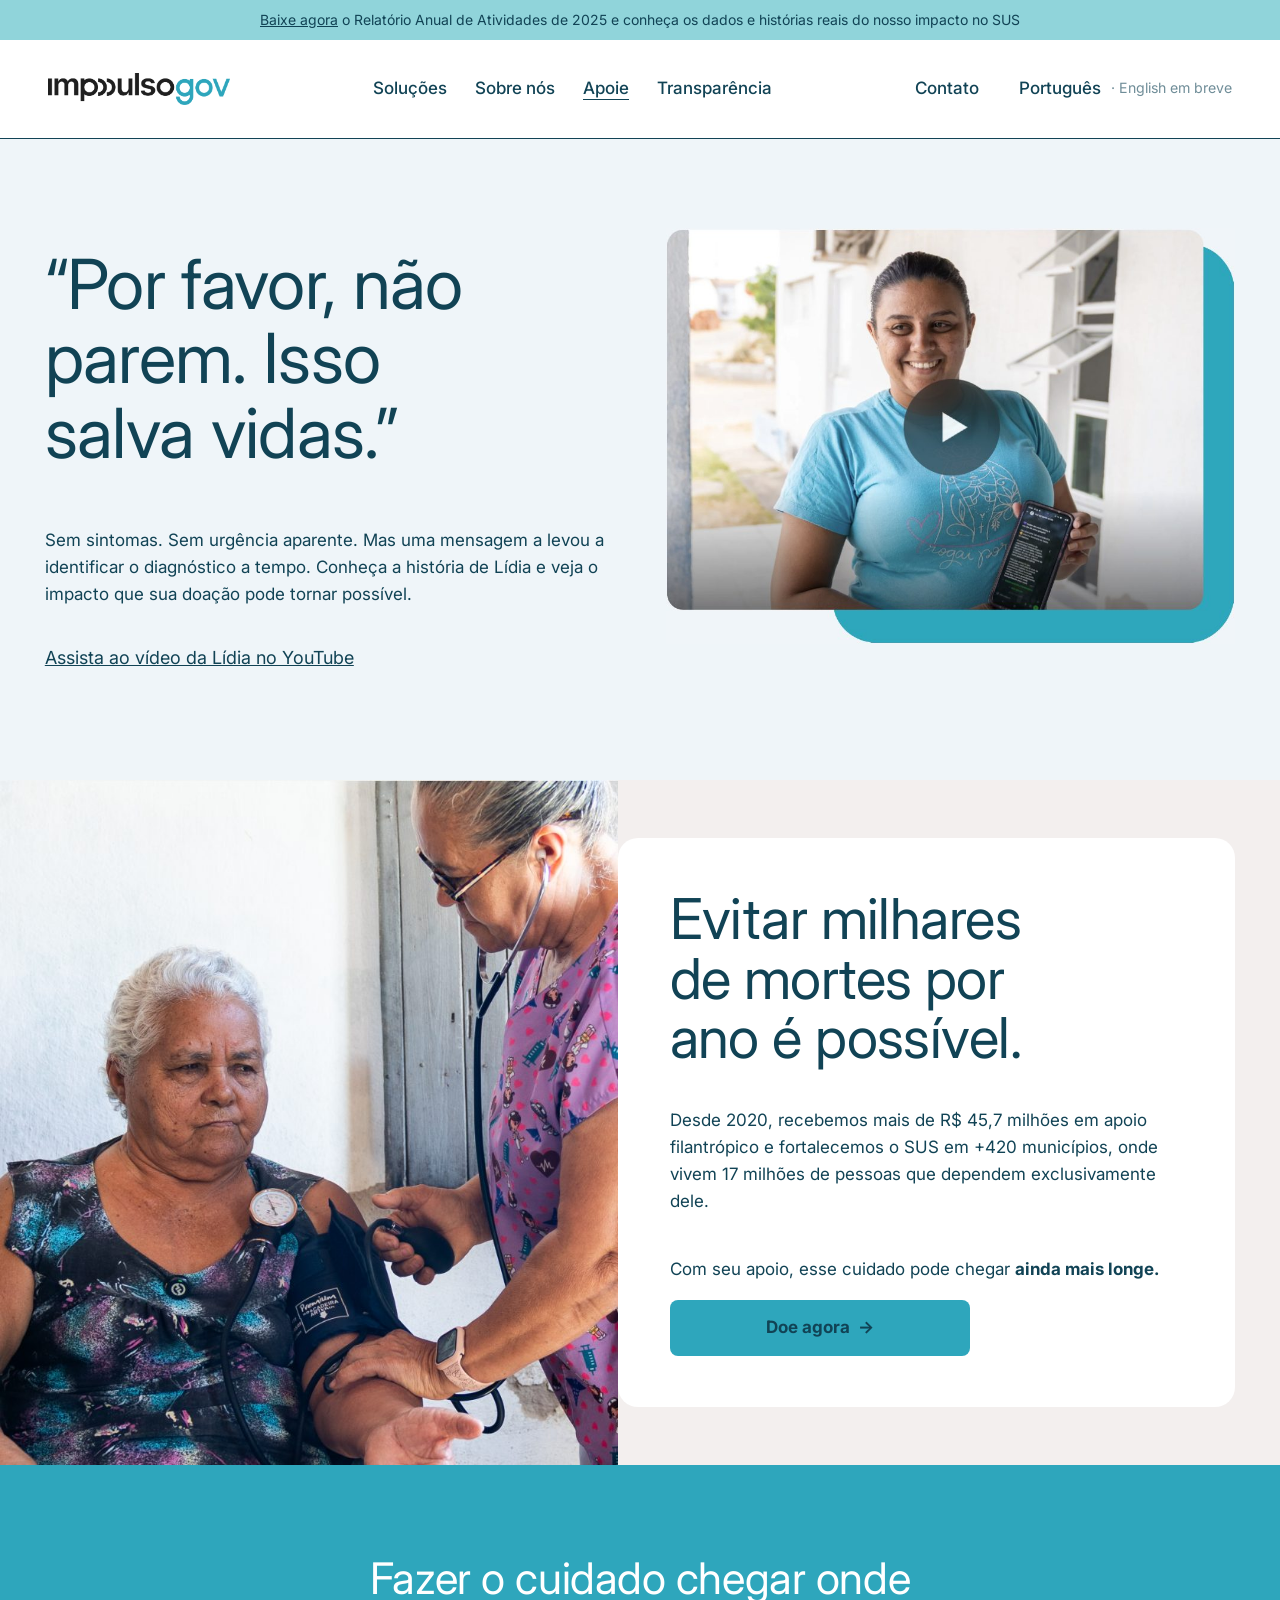
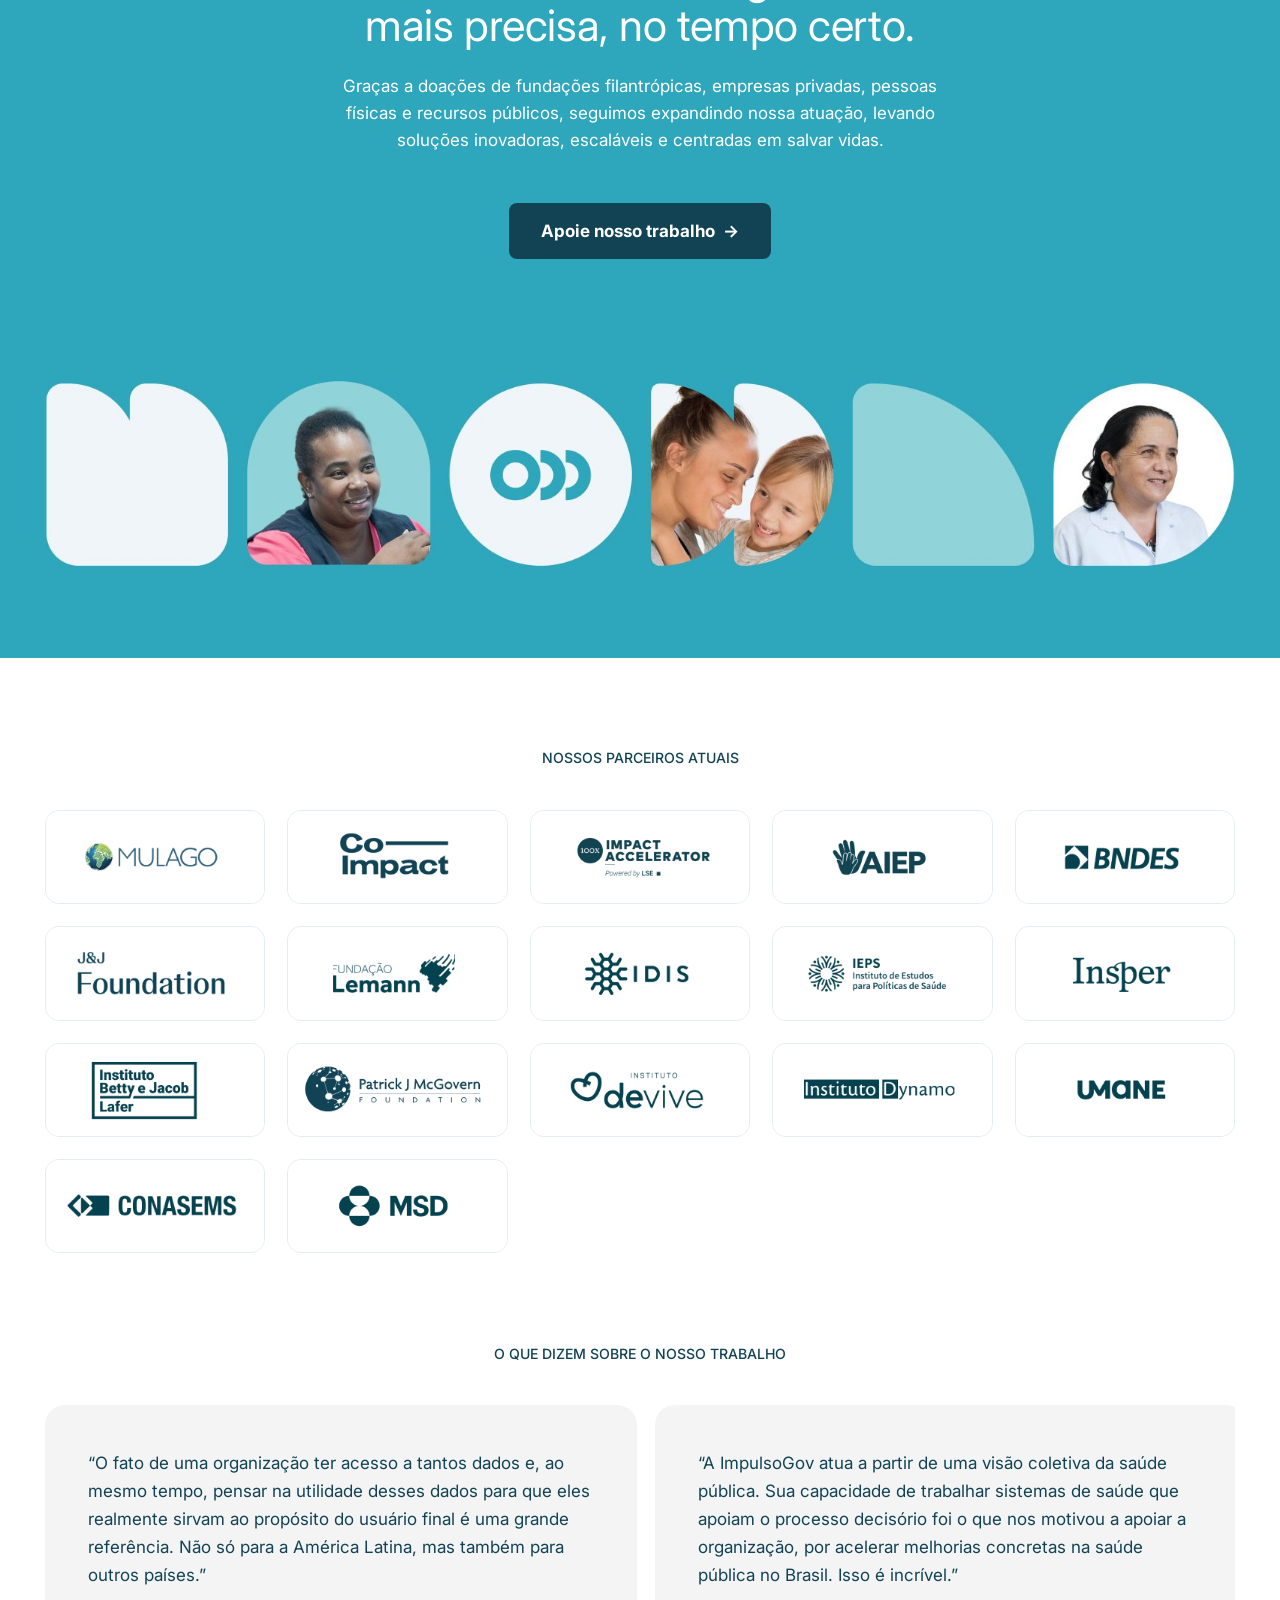
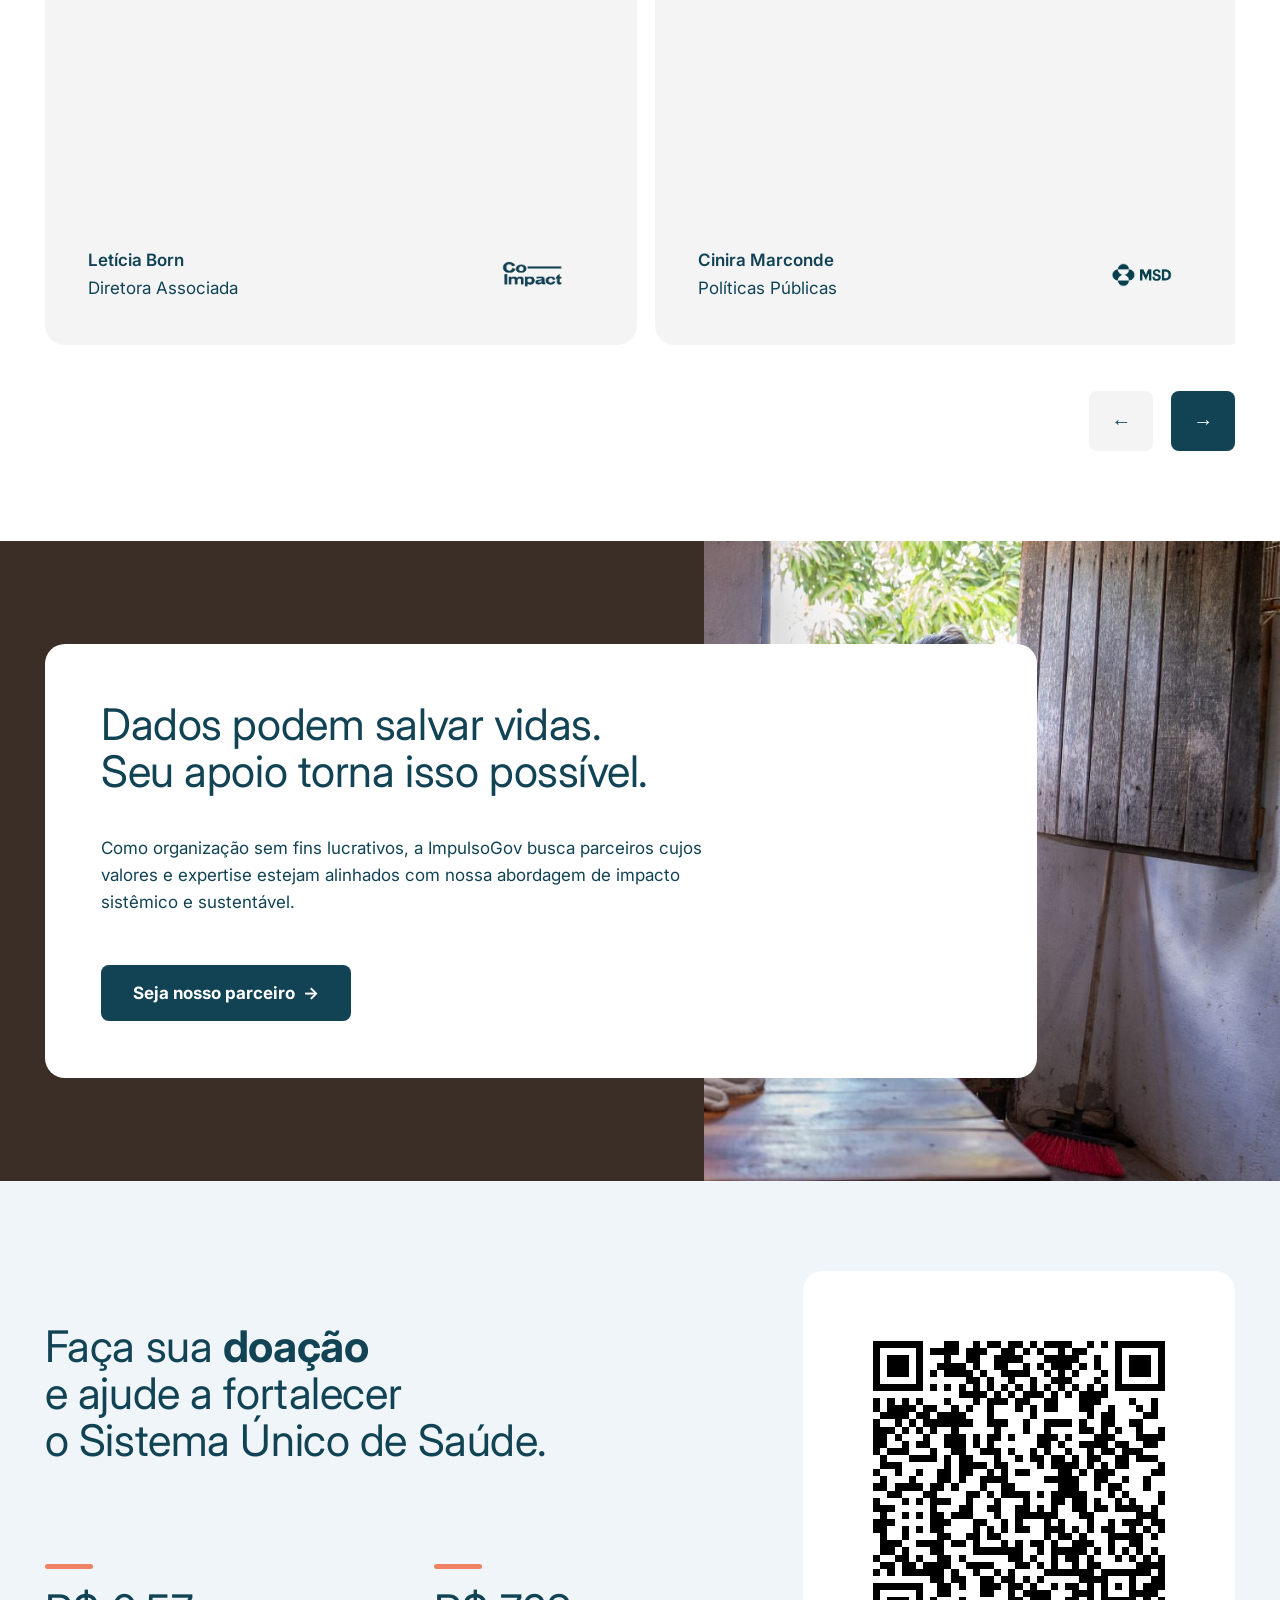
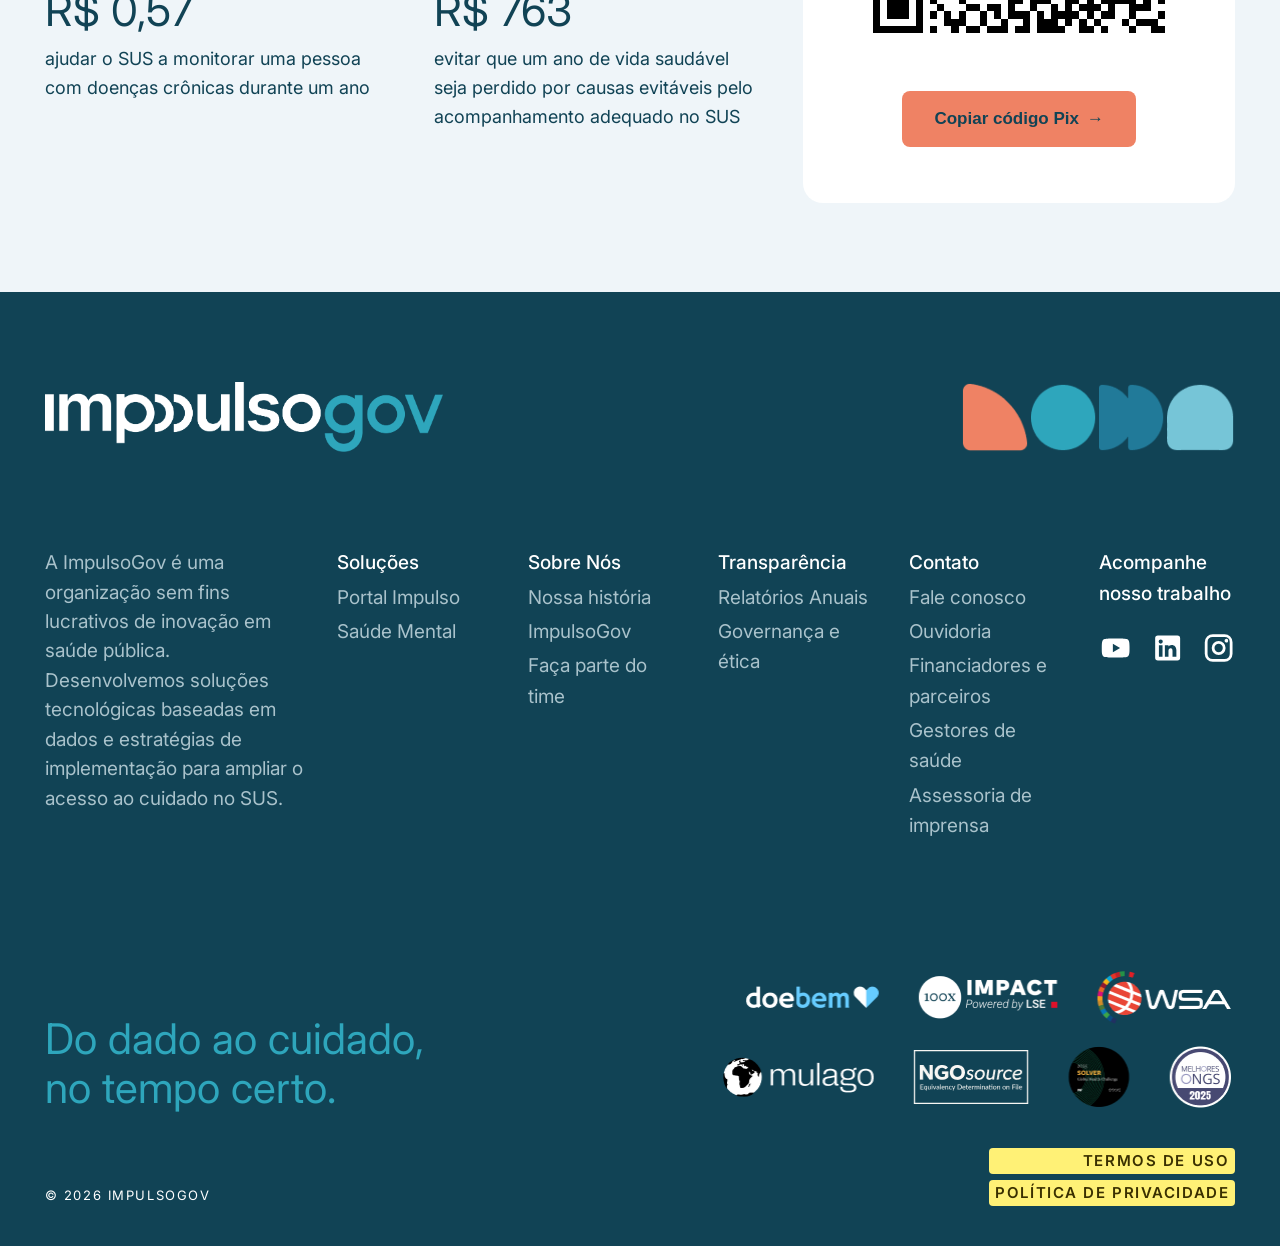
==== commit 4412f868: "Versiona CSS e imagens para evitar cache velho quebrando a página Co-Authored-By: Claude Opus 5.5 <n" ====
--- a/apoie.html
+++ b/apoie.html
@@ -9,14 +9,14 @@
 <link rel="preconnect" href="https://fonts.googleapis.com">
 <link rel="preconnect" href="https://fonts.gstatic.com" crossorigin>
 <link href="https://fonts.googleapis.com/css2?family=Inter:wght@400;500;600;700&display=swap" rel="stylesheet">
-<link rel="stylesheet" href="assets/css/site.css">
-<link rel="icon" href="assets/img/favicon.png">
+<link rel="stylesheet" href="assets/css/site.css?v=a93b0f45">
+<link rel="icon" href="assets/img/favicon.png?v=c66a25c4">
 </head>
 <body>
 <div class="topbar"><a href="https://www.impulsogov.org/s/ImpulsoGov_Relatorio_PT.pdf">Baixe agora</a> o Relatório Anual de Atividades de 2025 e conheça os dados e histórias reais do nosso impacto no SUS</div>
 <header class="site-header">
   <div class="wrap">
-    <a class="logo" href="index.html" aria-label="ImpulsoGov, página inicial"><img src="assets/img/logo.png" alt="ImpulsoGov" width="184" height="32"></a>
+    <a class="logo" href="index.html" aria-label="ImpulsoGov, página inicial"><img src="assets/img/logo.png?v=9554e638" alt="ImpulsoGov" width="184" height="32"></a>
     <nav class="nav" aria-label="Principal"><div class="sub"><button type="button" aria-haspopup="true">Soluções</button><div class="menu"><a href="portal-impulso.html">Portal Impulso</a><a href="saude-mental.html">Saúde Mental</a></div></div><a href="sobre-nos.html">Sobre nós</a><a href="apoie.html" aria-current="page">Apoie</a><a href="transparencia.html">Transparência</a></nav>
     <div class="head-right">
       <a href="mailto:contato@impulsogov.org">Contato</a>
@@ -31,11 +31,11 @@
     <h1>“Por favor, não parem. Isso salva vidas.”</h1>
     <p class="lead" style="margin-top:56px">Sem sintomas. Sem urgência aparente. Mas uma mensagem a levou a identificar o diagnóstico a tempo. Conheça a história de Lídia e veja o impacto que sua doação pode tornar possível.</p>
   </div>
-  <a class="video" href="https://youtu.be/3PSN2ndYpK8" target="_blank" rel="noopener" style="border-radius:0" aria-label="Assistir à história da Lídia"><img src="assets/img/fig/apoie-hero.jpg" alt="Lídia sorrindo, segurando o celular com a mensagem que recebeu" width="954" height="696"></a>
+  <a class="video" href="https://youtu.be/3PSN2ndYpK8" target="_blank" rel="noopener" style="border-radius:0" aria-label="Assistir à história da Lídia"><img src="assets/img/fig/apoie-hero.jpg?v=0e77e21f" alt="Lídia sorrindo, segurando o celular com a mensagem que recebeu" width="954" height="696"></a>
 </div><div class="wrap"><p><a href="https://youtu.be/3PSN2ndYpK8" target="_blank" rel="noopener">Assista ao vídeo da Lídia no YouTube</a></p></div></section>
 
 <section class="ap-evitar">
-  <img src="assets/img/fig/apoie-evitar.jpg" alt="Profissional de saúde medindo a pressão de uma senhora em casa" width="808" height="895">
+  <img src="assets/img/fig/apoie-evitar.jpg?v=42720f19" alt="Profissional de saúde medindo a pressão de uma senhora em casa" width="808" height="895">
   <div class="card">
     <h2>Evitar milhares de mortes por ano é possível.</h2>
     <p class="lead" style="margin-top:40px">Desde 2020, recebemos mais de R$ 45,7 milhões em apoio filantrópico e fortalecemos o SUS em +420 municípios, onde vivem 17 milhões de pessoas que dependem exclusivamente dele.</p>
@@ -48,45 +48,45 @@
   <h2>Fazer o cuidado chegar onde<br>mais precisa, no tempo certo.</h2>
   <p class="lead">Graças a doações de fundações filantrópicas, empresas privadas, pessoas físicas e recursos públicos, seguimos expandindo nossa atuação, levando soluções inovadoras, escaláveis e centradas em salvar vidas.</p>
   <a class="btn btn-dark" href="mailto:contato@impulsogov.org?subject=Apoio" style="margin-top:32px">Apoie nosso trabalho</a>
-  <img src="assets/img/fig/apoie-formas.jpg" alt="" width="1612" height="256" style="margin-top:120px" loading="lazy">
+  <img src="assets/img/fig/apoie-formas.jpg?v=5165ab16" alt="" width="1612" height="256" style="margin-top:120px" loading="lazy">
 </div></section>
 
 <section class="band" id="parceiros"><div class="wrap">
   <span class="label center">Nossos parceiros atuais</span>
   <div class="logo-grid ap-logos" style="margin-top:40px">
-<img src="assets/img/fig/logo-mulago.png" alt="Mulago" loading="lazy" width="291" height="123">
-<img src="assets/img/fig/logo-coimpact.png" alt="Co-Impact" loading="lazy" width="291" height="123">
-<img src="assets/img/fig/logo-100x.png" alt="100x Impact Accelerator" loading="lazy" width="291" height="123">
-<img src="assets/img/fig/logo-aiep.png" alt="AIEP" loading="lazy" width="291" height="123">
-<img src="assets/img/fig/logo-bndes.png" alt="BNDES" loading="lazy" width="291" height="123">
-<img src="assets/img/fig/logo-jj.png" alt="J&amp;J Foundation" loading="lazy" width="291" height="123">
-<img src="assets/img/fig/logo-lemann.png" alt="Fundação Lemann" loading="lazy" width="291" height="123">
-<img src="assets/img/fig/logo-idis.png" alt="IDIS" loading="lazy" width="291" height="123">
-<img src="assets/img/fig/logo-ieps.png" alt="IEPS" loading="lazy" width="291" height="123">
-<img src="assets/img/fig/logo-insper.png" alt="Insper" loading="lazy" width="291" height="123">
-<img src="assets/img/fig/logo-lafer.png" alt="Instituto Betty e Jacob Lafer" loading="lazy" width="291" height="123">
-<img src="assets/img/fig/logo-mcgovern.png" alt="Patrick J McGovern Foundation" loading="lazy" width="291" height="123">
-<img src="assets/img/fig/logo-devive.png" alt="Instituto Devive" loading="lazy" width="291" height="123">
-<img src="assets/img/fig/logo-dynamo.png" alt="Instituto Dynamo" loading="lazy" width="291" height="123">
-<img src="assets/img/fig/logo-umane.png" alt="Umane" loading="lazy" width="291" height="123">
-<img src="assets/img/fig/logo-conasems.png" alt="Conasems" loading="lazy" width="291" height="123">
-<img src="assets/img/fig/logo-msd.png" alt="MSD" loading="lazy" width="291" height="123">
+<img src="assets/img/fig/logo-mulago.png?v=8cbf432a" alt="Mulago" loading="lazy" width="291" height="123">
+<img src="assets/img/fig/logo-coimpact.png?v=cb789220" alt="Co-Impact" loading="lazy" width="291" height="123">
+<img src="assets/img/fig/logo-100x.png?v=bce9bbb2" alt="100x Impact Accelerator" loading="lazy" width="291" height="123">
+<img src="assets/img/fig/logo-aiep.png?v=b568aab2" alt="AIEP" loading="lazy" width="291" height="123">
+<img src="assets/img/fig/logo-bndes.png?v=c39ee90d" alt="BNDES" loading="lazy" width="291" height="123">
+<img src="assets/img/fig/logo-jj.png?v=1da4bd18" alt="J&amp;J Foundation" loading="lazy" width="291" height="123">
+<img src="assets/img/fig/logo-lemann.png?v=e4b8540a" alt="Fundação Lemann" loading="lazy" width="291" height="123">
+<img src="assets/img/fig/logo-idis.png?v=bab8d2ef" alt="IDIS" loading="lazy" width="291" height="123">
+<img src="assets/img/fig/logo-ieps.png?v=1e76506f" alt="IEPS" loading="lazy" width="291" height="123">
+<img src="assets/img/fig/logo-insper.png?v=64c67c6a" alt="Insper" loading="lazy" width="291" height="123">
+<img src="assets/img/fig/logo-lafer.png?v=53f3654d" alt="Instituto Betty e Jacob Lafer" loading="lazy" width="291" height="123">
+<img src="assets/img/fig/logo-mcgovern.png?v=251c489d" alt="Patrick J McGovern Foundation" loading="lazy" width="291" height="123">
+<img src="assets/img/fig/logo-devive.png?v=2e7e62e7" alt="Instituto Devive" loading="lazy" width="291" height="123">
+<img src="assets/img/fig/logo-dynamo.png?v=ecfab85f" alt="Instituto Dynamo" loading="lazy" width="291" height="123">
+<img src="assets/img/fig/logo-umane.png?v=f5e7742e" alt="Umane" loading="lazy" width="291" height="123">
+<img src="assets/img/fig/logo-conasems.png?v=42e23482" alt="Conasems" loading="lazy" width="291" height="123">
+<img src="assets/img/fig/logo-msd.png?v=3d1d6170" alt="MSD" loading="lazy" width="291" height="123">
   </div>
 </div></section>
 
 <section class="band" style="padding-top:0"><div class="wrap">
   <span class="label center">O que dizem sobre o nosso trabalho</span>
   <div class="carousel" id="car">
-<article class="tq"><q>O fato de uma organização ter acesso a tantos dados e, ao mesmo tempo, pensar na utilidade desses dados para que eles realmente sirvam ao propósito do usuário final é uma grande referência. Não só para a América Latina, mas também para outros países.</q><footer><div><b>Letícia Born</b>Diretora Associada</div><img src="assets/img/fig/logo-coimpact.png" alt=""></footer></article>
-<article class="tq"><q>A ImpulsoGov atua a partir de uma visão coletiva da saúde pública. Sua capacidade de trabalhar sistemas de saúde que apoiam o processo decisório foi o que nos motivou a apoiar a organização, por acelerar melhorias concretas na saúde pública no Brasil. Isso é incrível.</q><footer><div><b>Cinira Marconde</b>Políticas Públicas</div><img src="assets/img/fig/logo-msd.png" alt=""></footer></article>
-<article class="tq"><q>O modelo orientado por dados da ImpulsoGov é um exemplo poderoso de como avançar a saúde da mulher em escala global. Seu impacto comprovado e capacidade de escala por meio de parcerias fazem dela uma força formidável contra as desigualdades em saúde.</q><footer><div><b>Georgia Kewley</b>Diretora</div><img src="assets/img/fig/logo-100x.png" alt=""></footer></article>
-<article class="tq"><q>O Instituto Devive atua há mais de 20 anos na área da saúde. Desde o primeiro contato, a ImpulsoGov se destacou. Vejo a organização como uma referência: um time jovem, bem preparado e formado nas melhores universidades, dedicado a enfrentar um dos desafios sociais mais relevantes do mundo: a saúde.</q><footer><div><b>Renata Biselli</b>Superintendente Executiva</div><img src="assets/img/fig/logo-devive.png" alt=""></footer></article>
+<article class="tq"><q>O fato de uma organização ter acesso a tantos dados e, ao mesmo tempo, pensar na utilidade desses dados para que eles realmente sirvam ao propósito do usuário final é uma grande referência. Não só para a América Latina, mas também para outros países.</q><footer><div><b>Letícia Born</b>Diretora Associada</div><img src="assets/img/fig/logo-coimpact.png?v=cb789220" alt=""></footer></article>
+<article class="tq"><q>A ImpulsoGov atua a partir de uma visão coletiva da saúde pública. Sua capacidade de trabalhar sistemas de saúde que apoiam o processo decisório foi o que nos motivou a apoiar a organização, por acelerar melhorias concretas na saúde pública no Brasil. Isso é incrível.</q><footer><div><b>Cinira Marconde</b>Políticas Públicas</div><img src="assets/img/fig/logo-msd.png?v=3d1d6170" alt=""></footer></article>
+<article class="tq"><q>O modelo orientado por dados da ImpulsoGov é um exemplo poderoso de como avançar a saúde da mulher em escala global. Seu impacto comprovado e capacidade de escala por meio de parcerias fazem dela uma força formidável contra as desigualdades em saúde.</q><footer><div><b>Georgia Kewley</b>Diretora</div><img src="assets/img/fig/logo-100x.png?v=bce9bbb2" alt=""></footer></article>
+<article class="tq"><q>O Instituto Devive atua há mais de 20 anos na área da saúde. Desde o primeiro contato, a ImpulsoGov se destacou. Vejo a organização como uma referência: um time jovem, bem preparado e formado nas melhores universidades, dedicado a enfrentar um dos desafios sociais mais relevantes do mundo: a saúde.</q><footer><div><b>Renata Biselli</b>Superintendente Executiva</div><img src="assets/img/fig/logo-devive.png?v=2e7e62e7" alt=""></footer></article>
   </div>
   <div class="car-nav" data-car="car"><button type="button" aria-label="Anterior">←</button><button type="button" aria-label="Próximo">→</button></div>
 </div></section>
 
 <section class="ap-dados">
-  <img src="assets/img/fig/apoie-dados.jpg" alt="" style="left:auto;width:45%" loading="lazy">
+  <img src="assets/img/fig/apoie-dados.jpg?v=e24618c9" alt="" style="left:auto;width:45%" loading="lazy">
   <div class="card">
     <h2>Dados podem salvar vidas. Seu apoio torna isso possível.</h2>
     <p class="lead" style="margin-top:40px">Como organização sem fins lucrativos, a ImpulsoGov busca parceiros cujos valores e expertise estejam alinhados com nossa abordagem de impacto sistêmico e sustentável.</p>
@@ -102,7 +102,7 @@
       <div><b>R$ 763</b><p>evitar que um ano de vida saudável seja perdido por causas evitáveis pelo acompanhamento adequado no SUS</p></div>
     </div>
   </div>
-  <div class="qr"><div class="box"><img src="assets/img/pix-qr.png" alt="QR Code Pix para doação à ImpulsoGov" width="225" height="225"></div><button class="btn btn-laranja" type="button" id="copiar">Copiar código Pix</button></div>
+  <div class="qr"><div class="box"><img src="assets/img/pix-qr.png?v=a823e229" alt="QR Code Pix para doação à ImpulsoGov" width="225" height="225"></div><button class="btn btn-laranja" type="button" id="copiar">Copiar código Pix</button></div>
 </div></section>
 <script>
 {const b=document.getElementById('copiar');b&&b.addEventListener('click',async()=>{try{await navigator.clipboard.writeText('00020126360014br.gov.bcb.pix0114370963670001605204000053039865802BR5910IMPULSOGOV6009SAO PAULO62140510DOACAOSITE6304FF5B');b.textContent='Copiado'}catch(e){b.textContent='Não foi possível copiar'}})}
@@ -112,8 +112,8 @@
 <footer class="site-footer">
   <div class="wrap">
     <div class="row1">
-      <img class="flogo" src="assets/img/logo-branco.png" alt="ImpulsoGov" width="391" height="70">
-      <img class="shapes" src="assets/img/fig/footer-formas.png" alt="" width="290" height="74">
+      <img class="flogo" src="assets/img/logo-branco.png?v=1f5fca19" alt="ImpulsoGov" width="391" height="70">
+      <img class="shapes" src="assets/img/fig/footer-formas.png?v=8a8a351a" alt="" width="290" height="74">
     </div>
     <div class="f-cols">
       <p>A ImpulsoGov é uma organização sem fins lucrativos de inovação em saúde pública. Desenvolvemos soluções tecnológicas baseadas em dados e estratégias de implementação para ampliar o acesso ao cuidado no SUS.</p>
@@ -137,7 +137,7 @@
     </div>
     <div class="f-bottom">
       <p class="sig">Do dado ao cuidado,<br>no tempo certo.</p>
-      <img class="selos" src="assets/img/fig/footer-selos.png" alt="Selos e reconhecimentos: doebem, 100x Impact Accelerator (LSE), WSA, Mulago, NGOsource, MIT Solve, Melhores ONGs 2025" loading="lazy">
+      <img class="selos" src="assets/img/fig/footer-selos.png?v=5c824811" alt="Selos e reconhecimentos: doebem, 100x Impact Accelerator (LSE), WSA, Mulago, NGOsource, MIT Solve, Melhores ONGs 2025" loading="lazy">
     </div>
     <div class="legal"><span>© 2026 ImpulsoGov</span><div><a href="#" class="todo">Termos de uso</a><a href="#" class="todo">Política de privacidade</a></div></div>
   </div>
--- a/assets/css/site.css
+++ b/assets/css/site.css
@@ -24,7 +24,7 @@
 *{box-sizing:border-box;min-width:0}
 html{scroll-behavior:smooth;scroll-padding-top:110px}
 body{margin:0;background:#fff;color:var(--ink);font:18px/1.6 var(--font);overflow-x:clip;-webkit-font-smoothing:antialiased}
-img{max-width:100%;display:block}
+img{max-width:100%;height:auto;display:block}
 a{color:inherit}
 h1,h2,h3{font-weight:400;letter-spacing:-.01em;margin:0 0 .55em;text-wrap:balance;line-height:1.08}
 h1{font-size:clamp(40px,4.6vw,76px)}
@@ -361,3 +361,66 @@
 .pessoa .tag{position:relative;left:auto;right:auto;bottom:auto;margin:-40px 16px 16px}
 .logo-grid img{border:1px solid #e3ecf0}
 .qr .box:has(img){border:0}.qr .box img{width:100%;height:auto;image-rendering:pixelated}
+
+/* hero visual (estático, a partir do Figma) */
+.hero-visual{width:100%;height:auto;animation:heroIn .9s ease-out both}
+@keyframes heroIn{from{opacity:0;transform:translateY(16px)}to{opacity:1;transform:none}}
+@media (prefers-reduced-motion:reduce){.hero-visual{animation:none}}
+
+/* bloco Saúde Mental da home: foto sem distorção, card alinhado ao Figma */
+.btn-branco{background:#fff;color:var(--azul-dark)}
+.sm-home{align-items:start}
+.sm-home .photo img{height:auto;display:block}
+.sm-home .photo .qcard{left:11.7%;right:8.8%;top:58%;bottom:8.1%;justify-content:center}
+.sm-home .txt{align-self:stretch}
+.qcard .who img{width:clamp(48px,4.4vw,84px);height:auto;border-radius:10px;flex:none}
+.qcard q{text-align:left}
+@media (max-width:1180px){
+  .sm-home .photo .qcard{position:static;margin:-48px 6% 32px;box-shadow:0 8px 24px rgba(17,67,85,.12)}
+  .sm-home .photo{background:var(--azul-dark)}
+}
+
+/* CTA com foto: botão HTML na mesma posição do Figma (foto sem botão embutido) */
+.cta-photo{container-type:inline-size}
+.cta-photo .btn,.cta-photo .btn{left:7.8cqw;top:61.6%;bottom:auto;height:20%;min-height:0;padding:0 4cqw;font-size:clamp(13px,2.3cqw,18px);border-radius:1.2cqw;white-space:nowrap}
+
+/* linha do tempo: abaixo de 1180px vira lista vertical (ignora a coluna fixa do desktop) */
+@media(max-width:1180px){
+  .timeline{grid-template-columns:minmax(0,1fr);margin-top:48px}
+  .timeline .tl{grid-column:1!important;grid-row:auto!important;padding:0 0 32px 40px}
+  .timeline::before{left:7px;right:auto;top:0;bottom:0;width:3px;height:auto}
+  .tl::after{display:none}.tl i{left:1px;top:14px;bottom:auto;transform:none}
+  .tl b{font-size:clamp(36px,8vw,56px);margin-bottom:10px}
+}
+@media(max-width:1180px){.case-grid{grid-template-columns:repeat(2,minmax(0,1fr))!important}}
+@media(max-width:560px){.case-grid{grid-template-columns:minmax(0,1fr)!important}}
+@media(max-width:1180px){
+  .sm-home .photo img{aspect-ratio:1057/548;object-fit:cover;object-position:top;height:auto}
+  .sm-home .photo .qcard{margin-top:-32px}
+}
+@media(max-width:560px){
+  .conselho-grid,.pessoas{grid-template-columns:minmax(0,1fr)}
+  .conselho-grid .pessoa img{max-height:420px;width:100%;object-fit:cover;object-position:top}
+}
+.sm-home .photo .qcard{left:10.8%;right:8%;top:56.6%;bottom:6.6%;z-index:1}
+@media(max-width:1180px){.sm-home .photo .qcard{position:relative;left:auto;right:auto;top:auto;bottom:auto}}
+.qcard .who img{flex:0 0 clamp(52px,4.4vw,84px);width:clamp(52px,4.4vw,84px);height:clamp(52px,4.4vw,84px);object-fit:cover}
+
+/* animação do topo da home: linhas de cuidado se revezando, mensagem digitando */
+.hero-anim{position:relative;container-type:inline-size;width:100%;max-width:777px;margin-left:auto}
+.hero-anim .hero-visual{width:100%}
+.hero-anim .chips{list-style:none;margin:0;padding:0}
+.hero-anim .chip{position:absolute;left:64.35%;width:34.36%;display:flex;align-items:center;gap:2.2cqw;padding-left:2.6cqw;background:#fff;color:var(--azul-dark);border-radius:.8cqw;box-shadow:0 .3cqw 1.2cqw rgba(17,67,85,.10);font-size:2.15cqw;white-space:nowrap;transition:left .45s cubic-bezier(.2,.7,.2,1),width .45s cubic-bezier(.2,.7,.2,1),background-color .45s}
+.hero-anim .chip svg{width:2.6cqw;height:2.6cqw;fill:none;stroke:currentColor;stroke-width:1.8;stroke-linecap:round;stroke-linejoin:round;flex:none}
+.hero-anim .chip.on{left:59.46%;width:39.25%;background:var(--laranja)}
+.hero-anim .bubble{position:absolute;background:#d1f8e5;border-radius:1.2cqw;color:var(--azul-dark);padding:3.4cqw 3cqw 0 3.1cqw;box-sizing:border-box;box-shadow:0 .3cqw 1.2cqw rgba(17,67,85,.08)}
+.hero-anim .bubble::after{content:"";position:absolute;left:47%;bottom:-1.4cqw;border:1.5cqw solid transparent;border-top-color:#d1f8e5;border-bottom:0}
+.hero-anim .bubble p{margin:0;font-size:3.05cqw;line-height:1.27;transition:opacity .35s}
+.hero-anim .bubble .dots{position:absolute;left:3.1cqw;top:3.6cqw;display:flex;gap:.8cqw;opacity:0;transition:opacity .2s}
+.hero-anim .bubble .dots b{width:1.3cqw;height:1.3cqw;border-radius:50%;background:var(--azul-dark);opacity:.35;animation:dot 1s infinite}
+.hero-anim .bubble .dots b:nth-child(2){animation-delay:.15s}.hero-anim .bubble .dots b:nth-child(3){animation-delay:.3s}
+.hero-anim .bubble.typing p{opacity:0}.hero-anim .bubble.typing .dots{opacity:1}
+@keyframes dot{0%,100%{transform:translateY(0);opacity:.35}50%{transform:translateY(-.5cqw);opacity:.9}}
+.hero-anim .tag-dia{position:absolute;display:flex;align-items:center;justify-content:center;background:#cefbe4;color:var(--azul-dark);border-radius:2cqw;font-size:1.9cqw;animation:pulse 2.2s ease-in-out infinite}
+@keyframes pulse{0%,100%{box-shadow:0 0 0 0 rgba(98,175,152,.45)}50%{box-shadow:0 0 0 .9cqw rgba(98,175,152,0)}}
+@media (prefers-reduced-motion:reduce){.hero-anim .tag-dia{animation:none}.hero-anim .chip{transition:none}}
